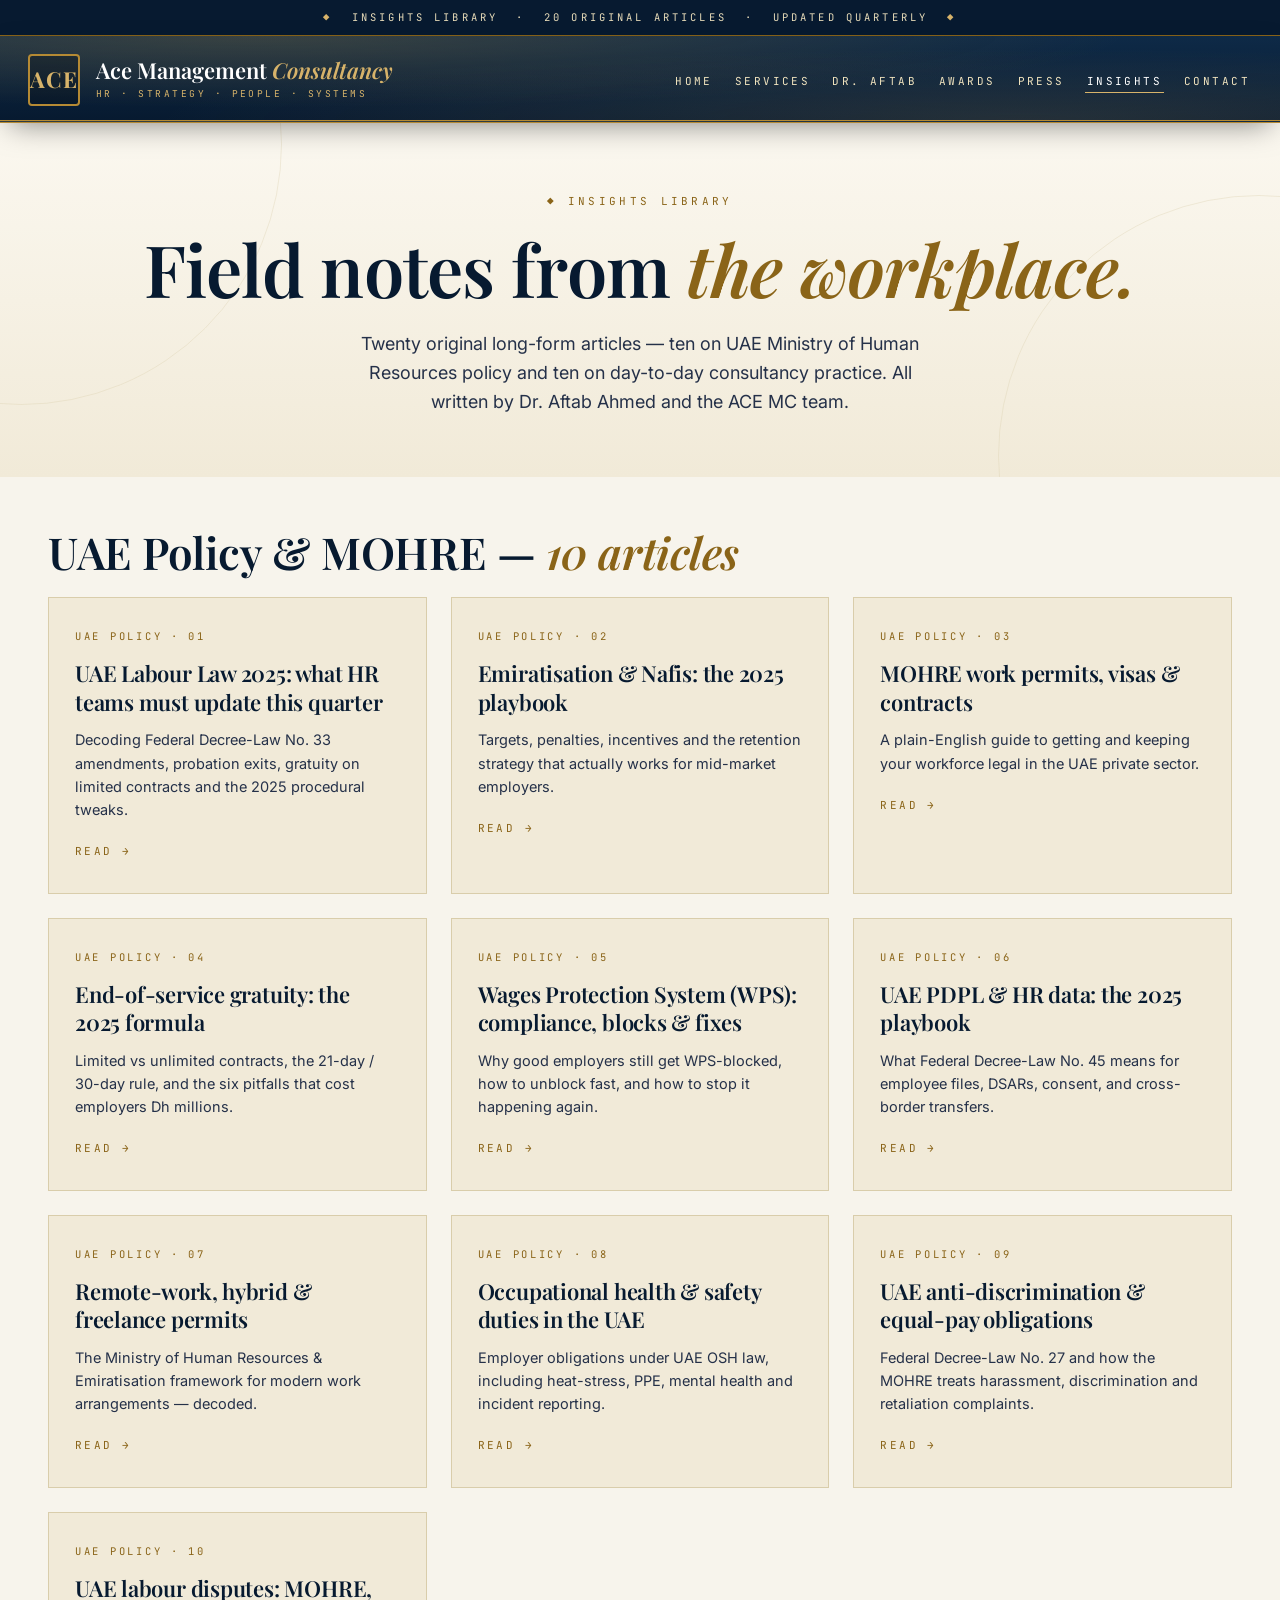
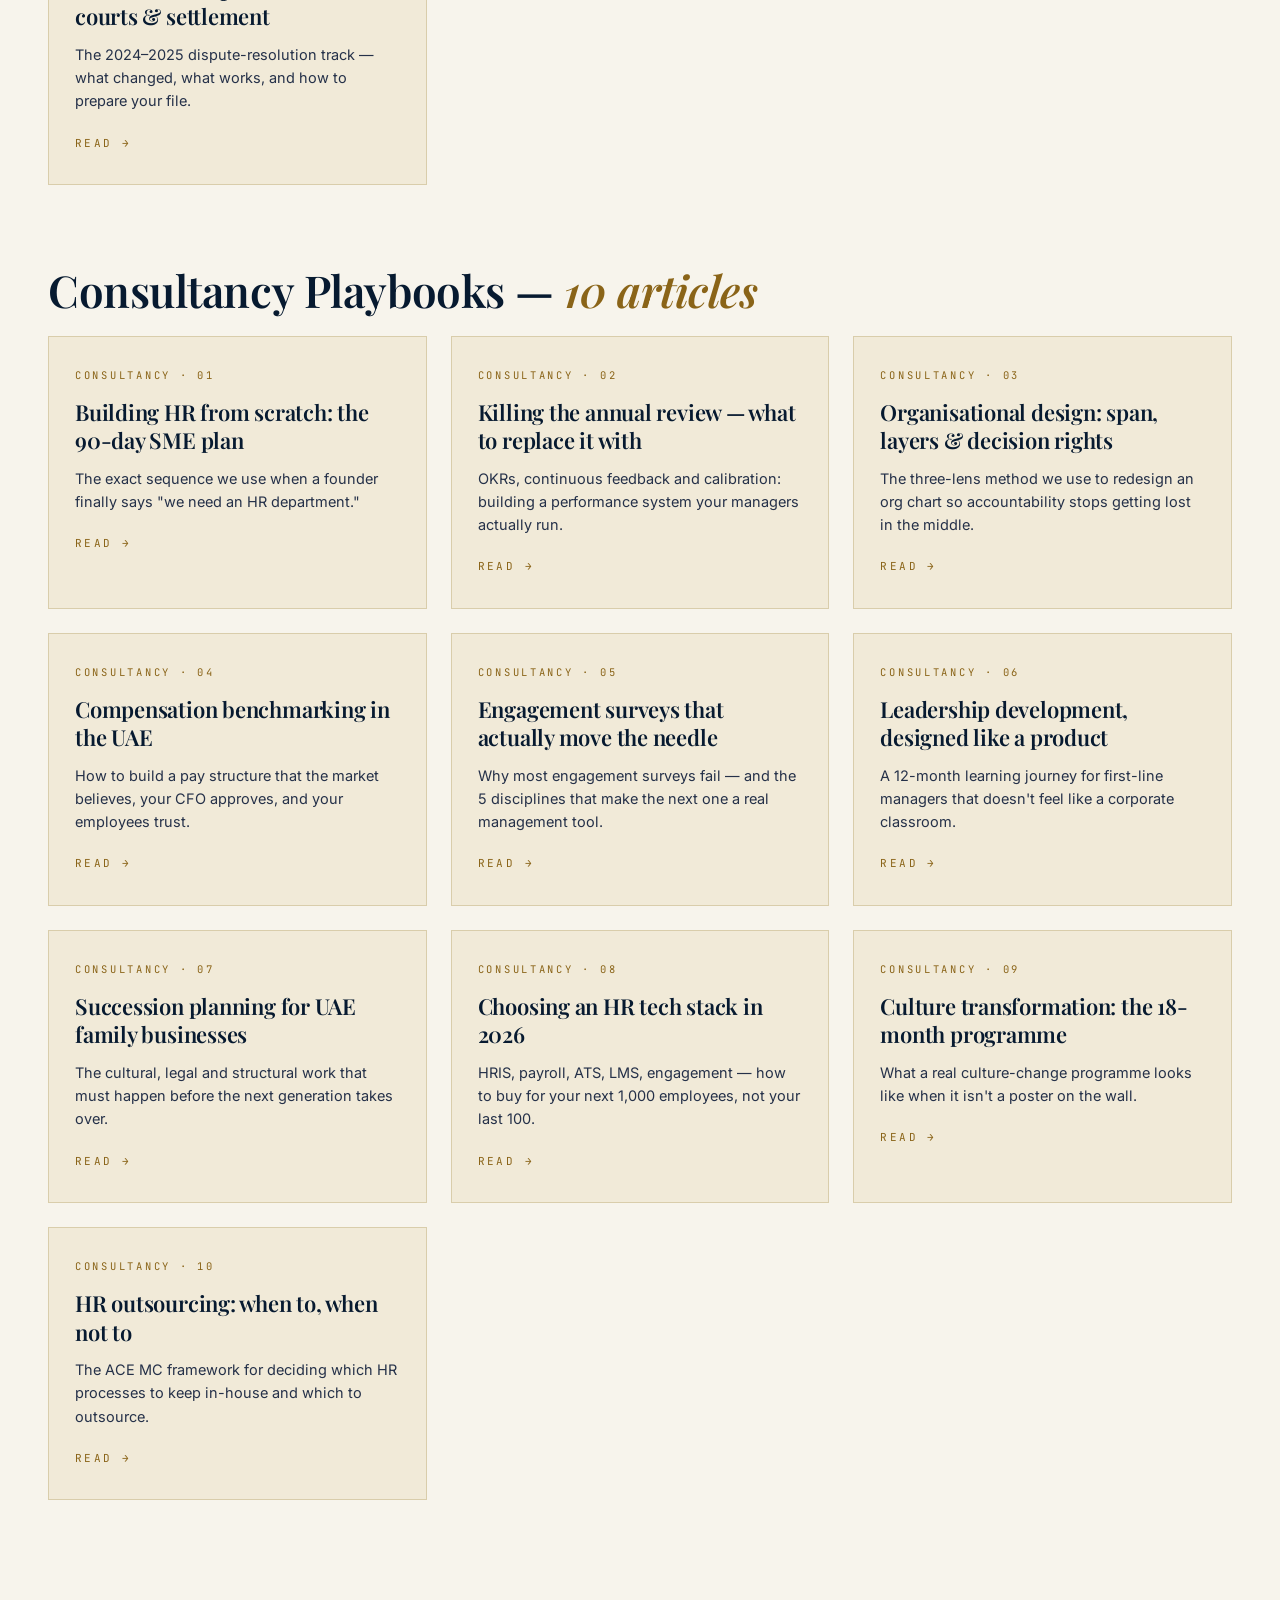
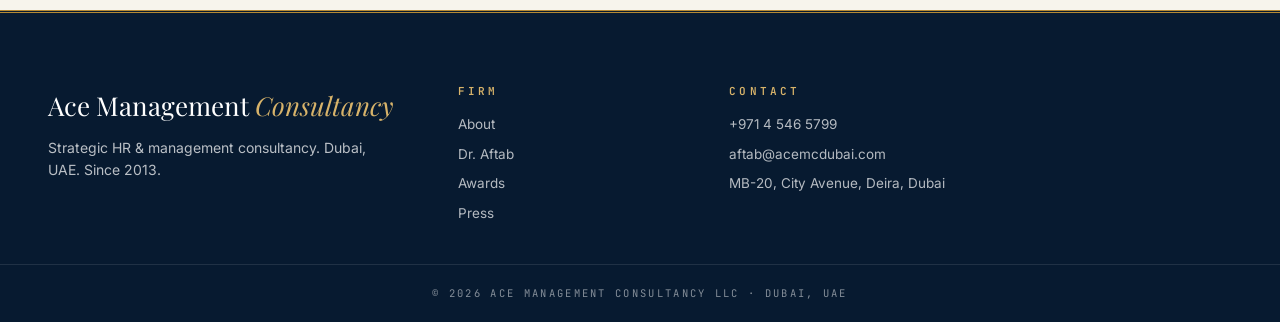
==== blog.html @ 47710262 "Initial Ace Management Consultancy 2026 site" ====
<!doctype html>
<html lang="en">
<head>
<meta charset="utf-8" />
<meta name="viewport" content="width=device-width,initial-scale=1" />
<title>Insights &amp; Blog — Ace Management Consultancy Dubai</title>
<meta name="description" content="20 original long-form articles on UAE labour law, MOHRE, Ministry of Human Resources &amp; Emiratisation policy, plus practical HR consultancy playbooks from Dr. Aftab Ahmed and the ACE MC practice." />
<link rel="preconnect" href="https://fonts.googleapis.com">
<link rel="preconnect" href="https://fonts.gstatic.com" crossorigin>
<link href="https://fonts.googleapis.com/css2?family=Inter:wght@300;400;500;600;700;800&family=Playfair+Display:ital,wght@0,500;0,600;0,700;1,500&family=JetBrains+Mono:wght@400;600&display=swap" rel="stylesheet">
<link rel="stylesheet" href="styles.css">
</head>
<body>

<div class="topbar"><span>◆</span> INSIGHTS LIBRARY &nbsp;·&nbsp; 20 ORIGINAL ARTICLES &nbsp;·&nbsp; UPDATED QUARTERLY <span>◆</span></div>

<header class="nav">
  <div class="nav-inner">
    <a class="brand-lockup" href="index.html">
      <div class="brand-mark">ACE</div>
      <div class="brand-text">
        <div class="brand-name">Ace Management <em>Consultancy</em></div>
        <div class="brand-sub">HR · Strategy · People · Systems</div>
      </div>
    </a>
    <nav>
      <ul>
        <li><a href="index.html">Home</a></li>
        <li><a href="index.html#services">Services</a></li>
        <li><a href="index.html#leadership">Dr. Aftab</a></li>
        <li><a href="index.html#awards">Awards</a></li>
        <li><a href="index.html#press">Press</a></li>
        <li><a href="blog.html" style="color:#fff;border-bottom:1px solid var(--gold-light)">Insights</a></li>
        <li><a href="index.html#contact">Contact</a></li>
      </ul>
    </nav>
  </div>
</header>

<section class="hero" style="padding:70px 28px 60px;min-height:auto">
  <div class="hero-inner" style="grid-template-columns:1fr;text-align:center">
    <div>
      <div class="hero-eyebrow">◆ Insights Library</div>
      <h1 style="font-size:clamp(40px,6vw,72px)">Field notes from <em>the workplace.</em></h1>
      <p class="hero-lede" style="margin:0 auto">Twenty original long-form articles — ten on UAE Ministry of Human Resources policy and ten on day-to-day consultancy practice. All written by Dr. Aftab Ahmed and the ACE MC team.</p>
    </div>
  </div>
</section>

<section class="section" style="padding-top:50px">
  <div class="container">

    <h2 class="section-title" style="font-size:clamp(28px,3.5vw,44px)">UAE Policy &amp; MOHRE — <em>10 articles</em></h2>
    <div class="bp-grid" style="margin-bottom:80px">
      <a class="bp-card" href="blogs/uae-labour-law-2025.html"><span class="bp-kicker">UAE Policy · 01</span><h3>UAE Labour Law 2025: what HR teams must update this quarter</h3><p>Decoding Federal Decree-Law No. 33 amendments, probation exits, gratuity on limited contracts and the 2025 procedural tweaks.</p><span class="bp-more">Read →</span></a>
      <a class="bp-card" href="blogs/emiratisation-nafis.html"><span class="bp-kicker">UAE Policy · 02</span><h3>Emiratisation &amp; Nafis: the 2025 playbook</h3><p>Targets, penalties, incentives and the retention strategy that actually works for mid-market employers.</p><span class="bp-more">Read →</span></a>
      <a class="bp-card" href="blogs/mohre-work-permits.html"><span class="bp-kicker">UAE Policy · 03</span><h3>MOHRE work permits, visas &amp; contracts</h3><p>A plain-English guide to getting and keeping your workforce legal in the UAE private sector.</p><span class="bp-more">Read →</span></a>
      <a class="bp-card" href="blogs/gratuity-calculation.html"><span class="bp-kicker">UAE Policy · 04</span><h3>End-of-service gratuity: the 2025 formula</h3><p>Limited vs unlimited contracts, the 21-day / 30-day rule, and the six pitfalls that cost employers Dh millions.</p><span class="bp-more">Read →</span></a>
      <a class="bp-card" href="blogs/wps-compliance.html"><span class="bp-kicker">UAE Policy · 05</span><h3>Wages Protection System (WPS): compliance, blocks &amp; fixes</h3><p>Why good employers still get WPS-blocked, how to unblock fast, and how to stop it happening again.</p><span class="bp-more">Read →</span></a>
      <a class="bp-card" href="blogs/data-protection-pdpl.html"><span class="bp-kicker">UAE Policy · 06</span><h3>UAE PDPL &amp; HR data: the 2025 playbook</h3><p>What Federal Decree-Law No. 45 means for employee files, DSARs, consent, and cross-border transfers.</p><span class="bp-more">Read →</span></a>
      <a class="bp-card" href="blogs/remote-work-law.html"><span class="bp-kicker">UAE Policy · 07</span><h3>Remote-work, hybrid &amp; freelance permits</h3><p>The Ministry of Human Resources &amp; Emiratisation framework for modern work arrangements — decoded.</p><span class="bp-more">Read →</span></a>
      <a class="bp-card" href="blogs/occupational-health-safety.html"><span class="bp-kicker">UAE Policy · 08</span><h3>Occupational health &amp; safety duties in the UAE</h3><p>Employer obligations under UAE OSH law, including heat-stress, PPE, mental health and incident reporting.</p><span class="bp-more">Read →</span></a>
      <a class="bp-card" href="blogs/anti-discrimination.html"><span class="bp-kicker">UAE Policy · 09</span><h3>UAE anti-discrimination &amp; equal-pay obligations</h3><p>Federal Decree-Law No. 27 and how the MOHRE treats harassment, discrimination and retaliation complaints.</p><span class="bp-more">Read →</span></a>
      <a class="bp-card" href="blogs/labour-disputes.html"><span class="bp-kicker">UAE Policy · 10</span><h3>UAE labour disputes: MOHRE, courts &amp; settlement</h3><p>The 2024–2025 dispute-resolution track — what changed, what works, and how to prepare your file.</p><span class="bp-more">Read →</span></a>
    </div>

    <h2 class="section-title" style="font-size:clamp(28px,3.5vw,44px)">Consultancy Playbooks — <em>10 articles</em></h2>
    <div class="bp-grid">
      <a class="bp-card" href="blogs/hr-from-scratch.html"><span class="bp-kicker">Consultancy · 01</span><h3>Building HR from scratch: the 90-day SME plan</h3><p>The exact sequence we use when a founder finally says "we need an HR department."</p><span class="bp-more">Read →</span></a>
      <a class="bp-card" href="blogs/performance-management.html"><span class="bp-kicker">Consultancy · 02</span><h3>Killing the annual review — what to replace it with</h3><p>OKRs, continuous feedback and calibration: building a performance system your managers actually run.</p><span class="bp-more">Read →</span></a>
      <a class="bp-card" href="blogs/org-design.html"><span class="bp-kicker">Consultancy · 03</span><h3>Organisational design: span, layers &amp; decision rights</h3><p>The three-lens method we use to redesign an org chart so accountability stops getting lost in the middle.</p><span class="bp-more">Read →</span></a>
      <a class="bp-card" href="blogs/compensation-benchmarking.html"><span class="bp-kicker">Consultancy · 04</span><h3>Compensation benchmarking in the UAE</h3><p>How to build a pay structure that the market believes, your CFO approves, and your employees trust.</p><span class="bp-more">Read →</span></a>
      <a class="bp-card" href="blogs/engagement-surveys.html"><span class="bp-kicker">Consultancy · 05</span><h3>Engagement surveys that actually move the needle</h3><p>Why most engagement surveys fail — and the 5 disciplines that make the next one a real management tool.</p><span class="bp-more">Read →</span></a>
      <a class="bp-card" href="blogs/leadership-development.html"><span class="bp-kicker">Consultancy · 06</span><h3>Leadership development, designed like a product</h3><p>A 12-month learning journey for first-line managers that doesn't feel like a corporate classroom.</p><span class="bp-more">Read →</span></a>
      <a class="bp-card" href="blogs/succession-planning.html"><span class="bp-kicker">Consultancy · 07</span><h3>Succession planning for UAE family businesses</h3><p>The cultural, legal and structural work that must happen before the next generation takes over.</p><span class="bp-more">Read →</span></a>
      <a class="bp-card" href="blogs/hr-tech-stack.html"><span class="bp-kicker">Consultancy · 08</span><h3>Choosing an HR tech stack in 2026</h3><p>HRIS, payroll, ATS, LMS, engagement — how to buy for your next 1,000 employees, not your last 100.</p><span class="bp-more">Read →</span></a>
      <a class="bp-card" href="blogs/culture-transformation.html"><span class="bp-kicker">Consultancy · 09</span><h3>Culture transformation: the 18-month programme</h3><p>What a real culture-change programme looks like when it isn't a poster on the wall.</p><span class="bp-more">Read →</span></a>
      <a class="bp-card" href="blogs/hr-outsourcing.html"><span class="bp-kicker">Consultancy · 10</span><h3>HR outsourcing: when to, when not to</h3><p>The ACE MC framework for deciding which HR processes to keep in-house and which to outsource.</p><span class="bp-more">Read →</span></a>
    </div>

  </div>
</section>

<footer class="footer">
  <div class="container footer-inner">
    <div class="f-brand">
      <div class="brand-name">Ace Management <em>Consultancy</em></div>
      <p>Strategic HR &amp; management consultancy. Dubai, UAE. Since 2013.</p>
    </div>
    <div><h5>Firm</h5><ul><li><a href="index.html#about">About</a></li><li><a href="index.html#leadership">Dr. Aftab</a></li><li><a href="index.html#awards">Awards</a></li><li><a href="index.html#press">Press</a></li></ul></div>
    <div><h5>Contact</h5><ul><li><a href="tel:+97145465799">+971 4 546 5799</a></li><li><a href="mailto:aftab@acemcdubai.com">aftab@acemcdubai.com</a></li><li>MB-20, City Avenue, Deira, Dubai</li></ul></div>
  </div>
  <div class="f-bar">© 2026 Ace Management Consultancy LLC · Dubai, UAE</div>
</footer>
</body>
</html>
---- styles.css ----
/* ===== ACE MC 2026 · Modern Editorial Consultancy ===== */
:root{
  --ink:#0b1220;
  --ink-soft:#253149;
  --bg:#f7f4ec;
  --paper:#ffffff;
  --cream:#f1ead8;
  --navy:#0e2a47;
  --navy-deep:#071a30;
  --gold:#b58a34;
  --gold-light:#d7b36a;
  --gold-deep:#8a6418;
  --rule:#d9cdab;
  --line:rgba(11,18,32,.1);
  --shadow-sm:0 8px 24px -14px rgba(9,15,30,.25);
  --shadow:0 28px 60px -30px rgba(9,15,30,.35);
}
*{box-sizing:border-box}
html{scroll-behavior:smooth}
body{margin:0;background:var(--bg);color:var(--ink);font-family:'Inter',system-ui,sans-serif;line-height:1.6;-webkit-font-smoothing:antialiased}
img{max-width:100%;display:block}
a{color:inherit;text-decoration:none}
em{font-family:'Playfair Display',Georgia,serif;font-style:italic;color:var(--gold-deep)}
h1,h2,h3,h4,h5{font-family:'Playfair Display',Georgia,serif;font-weight:600;line-height:1.15;margin:0 0 .5em;color:var(--navy-deep);letter-spacing:-.01em}
p{margin:0 0 1em}
.container{max-width:1240px;margin:0 auto;padding:0 28px}
.section{padding:110px 0}
@media (max-width:760px){.section{padding:72px 0}}

.section-eyebrow{font-family:'JetBrains Mono',monospace;font-size:11px;letter-spacing:.32em;text-transform:uppercase;color:var(--gold-deep);margin-bottom:18px}
.section-eyebrow.light{color:var(--gold-light)}
.section-title{font-size:clamp(36px,5vw,62px);margin-bottom:20px}
.section-title.light{color:#fff}
.section-lede{font-size:18px;color:var(--ink-soft);max-width:680px}
.section-lede.light{color:rgba(255,255,255,.78)}
.section-head{max-width:840px;margin-bottom:60px}

/* Top ribbon */
.topbar{background:var(--navy-deep);color:#e8dcb9;font-family:'JetBrains Mono',monospace;font-size:10.5px;letter-spacing:.3em;text-transform:uppercase;padding:9px 24px;text-align:center;border-bottom:1px solid var(--gold-deep)}
.topbar span{color:var(--gold-light);margin:0 10px}

/* Navigation */
header.nav{
  background:
    radial-gradient(ellipse at 20% 0%, rgba(181,138,52,.25), transparent 60%),
    radial-gradient(ellipse at 80% 100%, rgba(215,179,106,.14), transparent 60%),
    linear-gradient(180deg,#0e2a47 0%, #071a30 100%);
  color:#f1e4bf;padding:18px 28px 14px;position:sticky;top:0;z-index:60;
  border-bottom:3px double var(--gold);box-shadow:0 10px 30px -10px rgba(0,0,0,.5);
}
.nav-inner{max-width:1240px;margin:0 auto;display:flex;align-items:center;justify-content:space-between;gap:24px;flex-wrap:wrap}
.brand-lockup{display:flex;align-items:center;gap:16px;color:#fff}
.brand-mark{width:52px;height:52px;border:2px solid var(--gold);display:grid;place-items:center;font-family:'Playfair Display',serif;font-size:22px;font-weight:700;color:var(--gold-light);letter-spacing:.04em;background:rgba(0,0,0,.2);border-radius:4px}
.brand-text .brand-name{font-family:'Playfair Display',serif;color:#fff;font-size:22px;font-weight:600;line-height:1.05;margin:0}
.brand-text .brand-name em{color:var(--gold-light)}
.brand-text .brand-sub{font-family:'JetBrains Mono',monospace;font-size:9.5px;letter-spacing:.26em;text-transform:uppercase;color:var(--gold-light);margin-top:4px}
nav ul{list-style:none;display:flex;gap:18px;padding:0;margin:0;flex-wrap:wrap}
nav a{color:#f1e4bf;font-family:'JetBrains Mono',monospace;font-size:11px;letter-spacing:.22em;text-transform:uppercase;padding:4px 2px;transition:color .2s;border-bottom:1px solid transparent}
nav a:hover{color:#fff;border-bottom-color:var(--gold-light)}
@media (max-width:860px){nav ul{gap:10px}nav a{font-size:10px;letter-spacing:.18em}}

/* Floating Panel */
.floating-panel{position:fixed;right:0;top:55%;transform:translateY(-50%);z-index:80;display:flex;align-items:center}
.fp-toggle{background:var(--navy);color:var(--gold-light);border:none;border-radius:8px 0 0 8px;width:44px;height:120px;cursor:pointer;box-shadow:var(--shadow-sm);display:grid;place-items:center}
.fp-icon{font-size:20px;color:var(--gold-light);writing-mode:vertical-rl;letter-spacing:.3em;font-family:'JetBrains Mono',monospace}
.fp-body{background:var(--paper);border:1px solid var(--rule);width:0;overflow:hidden;padding:0;transition:all .4s cubic-bezier(.2,.8,.2,1);box-shadow:var(--shadow)}
.floating-panel.open .fp-body{width:280px;padding:22px 22px 18px}
.fp-title{font-family:'JetBrains Mono',monospace;font-size:10.5px;letter-spacing:.3em;text-transform:uppercase;color:var(--gold-deep);margin-bottom:14px;padding-bottom:10px;border-bottom:1px solid var(--rule)}
.fp-link{display:block;padding:10px 12px;margin-bottom:6px;background:var(--cream);border-left:3px solid var(--gold);font-size:13px;font-weight:500;color:var(--navy-deep);transition:all .2s}
.fp-link:hover{background:var(--navy);color:#fff;transform:translateX(-4px)}
.fp-stats{display:grid;grid-template-columns:repeat(3,1fr);gap:10px;margin-top:14px;padding-top:14px;border-top:1px solid var(--rule)}
.fp-stats div{text-align:center}
.fp-stats strong{display:block;font-family:'Playfair Display',serif;font-size:22px;color:var(--navy-deep)}
.fp-stats span{font-family:'JetBrains Mono',monospace;font-size:9px;letter-spacing:.15em;text-transform:uppercase;color:var(--ink-soft)}
@media (max-width:760px){.floating-panel{top:auto;bottom:14px;right:14px;transform:none}.fp-toggle{border-radius:50%;width:56px;height:56px}.fp-icon{writing-mode:initial;font-size:22px}.floating-panel.open .fp-body{width:260px;margin-bottom:8px}}

/* Hero */
.hero{position:relative;padding:90px 28px 100px;background:linear-gradient(180deg,#fbf8f0 0%,#f1ead8 100%);overflow:hidden}
.hero::before{content:"";position:absolute;width:520px;height:520px;border:1px solid var(--rule);border-radius:50%;top:-240px;left:-240px;opacity:.35}
.hero::after{content:"";position:absolute;width:520px;height:520px;border:1px solid var(--rule);border-radius:50%;bottom:-240px;right:-240px;opacity:.35}
.hero-shapes{position:absolute;inset:0;background:radial-gradient(ellipse at 20% 20%,rgba(181,138,52,.15),transparent 55%);pointer-events:none}
.hero-inner{max-width:1240px;margin:0 auto;display:grid;grid-template-columns:1.1fr 1fr;gap:80px;align-items:center;position:relative;z-index:2}
@media (max-width:900px){.hero-inner{grid-template-columns:1fr;gap:50px}}
.hero-eyebrow{font-family:'JetBrains Mono',monospace;letter-spacing:.3em;text-transform:uppercase;color:var(--gold-deep);font-size:11px;margin-bottom:22px}
.hero h1{font-size:clamp(44px,6.5vw,82px);line-height:1;margin:0 0 26px;color:var(--navy-deep)}
.hero-lede{font-size:18px;color:var(--ink-soft);max-width:560px;margin-bottom:34px}
.hero-cta-row{display:flex;gap:14px;flex-wrap:wrap;margin-bottom:40px}
.btn-primary{display:inline-flex;align-items:center;gap:14px;background:var(--navy);color:#f8e9bc;padding:16px 26px;font-family:'JetBrains Mono',monospace;font-size:11px;letter-spacing:.24em;text-transform:uppercase;border:1px solid var(--gold);transition:all .25s ease;cursor:pointer}
.btn-primary.light{background:var(--gold);color:#fff;border-color:#fff}
.btn-primary:hover{background:var(--gold);color:#fff}
.btn-primary svg{width:16px;height:16px;fill:currentColor;transition:transform .25s}
.btn-primary:hover svg{transform:translateX(6px)}
.btn-ghost{display:inline-flex;align-items:center;gap:10px;background:transparent;color:var(--navy-deep);padding:15px 22px;font-family:'JetBrains Mono',monospace;font-size:11px;letter-spacing:.24em;text-transform:uppercase;border:1px solid var(--navy-deep);transition:all .2s}
.btn-ghost:hover{background:var(--navy);color:#fff}
.hero-trust{display:flex;gap:22px;flex-wrap:wrap;font-family:'JetBrains Mono',monospace;font-size:10.5px;letter-spacing:.18em;text-transform:uppercase;color:var(--gold-deep)}
.hero-trust span{opacity:.85}

.hero-visual{position:relative}
.hero-card{position:relative;aspect-ratio:4/5;border:1px solid var(--rule);overflow:hidden;box-shadow:var(--shadow)}
.hero-card-img{position:absolute;inset:0;background-size:cover;background-position:center;filter:saturate(.9) contrast(1.05)}
.hero-card-overlay{position:absolute;inset:0;display:flex;flex-direction:column;justify-content:space-between;padding:28px;background:linear-gradient(180deg,rgba(7,26,48,.1) 0%,rgba(7,26,48,.7) 100%);color:#fff}
.hcko-row{display:flex;gap:14px;font-family:'JetBrains Mono',monospace;font-size:10px;letter-spacing:.3em;text-transform:uppercase;color:var(--gold-light)}
.hcko-big{font-family:'Playfair Display',serif;font-size:clamp(34px,4.5vw,54px);line-height:1;color:#fff}
.hcko-big em{color:var(--gold-light)}
.hero-badge{position:absolute;top:-26px;right:-26px;width:128px;height:128px;background:var(--navy);color:#f8e9bc;border:3px double var(--gold);display:grid;place-items:center;border-radius:50%;text-align:center;box-shadow:var(--shadow)}
.hb-num{font-family:'Playfair Display',serif;font-size:48px;line-height:1;color:var(--gold-light)}
.hb-label{font-family:'JetBrains Mono',monospace;font-size:9px;letter-spacing:.22em;text-transform:uppercase;margin-top:2px}
@media (max-width:900px){.hero-badge{right:10px;top:10px;width:98px;height:98px}.hb-num{font-size:36px}}

/* Stats strip */
.stats{background:var(--navy-deep);color:#fff;padding:54px 28px;border-top:1px solid var(--gold);border-bottom:1px solid var(--gold)}
.stats-inner{max-width:1240px;margin:0 auto;display:grid;grid-template-columns:repeat(4,1fr);gap:28px;text-align:center}
@media (max-width:700px){.stats-inner{grid-template-columns:repeat(2,1fr)}}
.stat strong{display:block;font-family:'Playfair Display',serif;font-size:clamp(40px,5vw,64px);color:var(--gold-light);line-height:1}
.stat span{font-family:'JetBrains Mono',monospace;font-size:10.5px;letter-spacing:.28em;text-transform:uppercase;color:rgba(255,255,255,.7);margin-top:8px;display:block}

/* Two-col layout */
.two-col{display:grid;grid-template-columns:1.1fr 1fr;gap:80px;align-items:center}
.two-col.reverse{grid-template-columns:1fr 1.1fr}
@media (max-width:900px){.two-col,.two-col.reverse{grid-template-columns:1fr;gap:50px}}
.tick-list{list-style:none;padding:0;margin:30px 0 0}
.tick-list li{padding:10px 0 10px 28px;position:relative;border-top:1px solid var(--line);font-size:15.5px}
.tick-list li::before{content:"◆";position:absolute;left:0;top:10px;color:var(--gold);font-size:11px}
.about-card{position:relative}
.ac-img{aspect-ratio:5/6;background-size:cover;background-position:center;border:1px solid var(--rule);box-shadow:var(--shadow)}
.ac-caption{padding:22px 6px 0;text-align:center}
.ac-caption em{font-size:20px;color:var(--navy-deep)}
.ac-caption span{display:block;margin-top:8px;font-family:'JetBrains Mono',monospace;font-size:10.5px;letter-spacing:.24em;text-transform:uppercase;color:var(--gold-deep)}

/* Services */
.services{background:var(--paper)}
.service-grid{display:grid;grid-template-columns:repeat(4,1fr);gap:0;border-top:1px solid var(--line);border-left:1px solid var(--line)}
@media (max-width:1100px){.service-grid{grid-template-columns:repeat(2,1fr)}}
@media (max-width:600px){.service-grid{grid-template-columns:1fr}}
.sv-card{padding:36px 28px;border-right:1px solid var(--line);border-bottom:1px solid var(--line);position:relative;transition:all .3s;display:block;color:var(--ink)}
.sv-card:hover{background:var(--navy-deep);color:#fff}
.sv-card:hover h3,.sv-card:hover .sv-num{color:var(--gold-light)}
.sv-card:hover p{color:rgba(255,255,255,.78)}
.sv-num{font-family:'JetBrains Mono',monospace;font-size:11px;letter-spacing:.3em;color:var(--gold-deep);margin-bottom:18px}
.sv-card h3{font-size:22px;margin-bottom:12px;color:var(--navy-deep)}
.sv-card p{font-size:14px;color:var(--ink-soft);margin:0}
.sv-arrow{position:absolute;bottom:28px;right:28px;font-size:20px;color:var(--gold);transition:transform .3s}
.sv-card:hover .sv-arrow{transform:translate(6px,-6px);color:var(--gold-light)}

/* Leadership */
.leadership{background:linear-gradient(180deg,var(--bg) 0%,var(--cream) 100%)}
.leader-portrait{position:relative}
.lp-frame{position:relative;padding:14px;background:var(--paper);border:1px solid var(--rule);box-shadow:var(--shadow)}
.lp-frame::before{content:"";position:absolute;inset:4px;border:1px solid var(--gold);pointer-events:none}
.lp-frame img{aspect-ratio:4/5;object-fit:cover;width:100%;filter:saturate(.95)}
.lp-cap{text-align:center;margin-top:22px}
.lp-cap em{font-size:26px;color:var(--navy-deep);display:block}
.lp-cap span{display:block;margin-top:4px;font-family:'JetBrains Mono',monospace;font-size:10.5px;letter-spacing:.26em;text-transform:uppercase;color:var(--gold-deep)}
.lead-title{font-family:'JetBrains Mono',monospace;font-size:12px;letter-spacing:.22em;text-transform:uppercase;color:var(--gold-deep);margin-bottom:22px}
.cred-grid{display:grid;grid-template-columns:repeat(4,1fr);gap:14px;margin:30px 0}
@media (max-width:700px){.cred-grid{grid-template-columns:repeat(2,1fr)}}
.cred{background:var(--paper);padding:18px 14px;border:1px solid var(--line);text-align:center}
.cred strong{font-family:'Playfair Display',serif;font-size:22px;color:var(--navy-deep);display:block}
.cred span{font-family:'JetBrains Mono',monospace;font-size:9.5px;letter-spacing:.18em;text-transform:uppercase;color:var(--ink-soft);margin-top:4px;display:block}
.lead-links{display:flex;gap:12px;flex-wrap:wrap;margin-top:22px}

/* Photo strip */
.photos-strip{background:var(--paper)}
.photo-grid{display:grid;grid-template-columns:repeat(3,1fr);gap:14px}
@media (max-width:900px){.photo-grid{grid-template-columns:repeat(2,1fr)}}
@media (max-width:500px){.photo-grid{grid-template-columns:1fr}}
.pg-item{aspect-ratio:4/3;background-size:cover;background-position:center;position:relative;overflow:hidden;border:1px solid var(--line)}
.pg-item::after{content:"";position:absolute;inset:0;background:linear-gradient(180deg,transparent 50%,rgba(7,26,48,.75) 100%)}
.pg-item span{position:absolute;bottom:18px;left:20px;right:20px;z-index:2;color:#fff;font-family:'JetBrains Mono',monospace;font-size:11px;letter-spacing:.15em;text-transform:uppercase}

/* Awards */
.awards{background:var(--cream)}
.award-grid{display:grid;grid-template-columns:repeat(4,1fr);gap:22px}
@media (max-width:1000px){.award-grid{grid-template-columns:repeat(2,1fr)}}
@media (max-width:560px){.award-grid{grid-template-columns:1fr}}
.aw-card{background:var(--paper);padding:28px 22px;border:1px solid var(--rule);position:relative;transition:all .3s;box-shadow:var(--shadow-sm)}
.aw-card:hover{transform:translateY(-6px);box-shadow:var(--shadow)}
.aw-seal{position:absolute;top:-14px;right:-14px;width:44px;height:44px;background:var(--gold);color:#fff;border-radius:50%;display:grid;place-items:center;font-size:20px;box-shadow:var(--shadow-sm)}
.aw-year{font-family:'JetBrains Mono',monospace;font-size:11px;letter-spacing:.26em;color:var(--gold-deep);margin-bottom:12px}
.aw-card h4{font-size:18px;line-height:1.3;margin:0 0 10px;color:var(--navy-deep)}
.aw-card p{font-size:13px;color:var(--ink-soft);margin:0}

/* Press */
.press{background:var(--paper)}
.press-grid{display:grid;grid-template-columns:repeat(3,1fr);gap:24px}
@media (max-width:900px){.press-grid{grid-template-columns:repeat(2,1fr)}}
@media (max-width:600px){.press-grid{grid-template-columns:1fr}}
.pr-card{background:#fcf9f0;padding:28px 24px;border-top:3px solid var(--gold);border-left:1px solid var(--line);border-right:1px solid var(--line);border-bottom:1px solid var(--line)}
.pr-masthead{font-family:'Playfair Display',serif;font-size:14px;font-style:italic;color:var(--gold-deep);letter-spacing:.02em;margin-bottom:10px;padding-bottom:8px;border-bottom:1px dashed var(--rule)}
.pr-card h4{font-size:19px;line-height:1.35;margin:6px 0 10px;color:var(--navy-deep)}
.pr-card p{font-size:14px;color:var(--ink-soft);margin:0 0 14px}
.pr-date{font-family:'JetBrains Mono',monospace;font-size:10.5px;letter-spacing:.22em;text-transform:uppercase;color:var(--gold-deep)}

/* Feeds */
.feeds{background:linear-gradient(180deg,var(--cream) 0%,var(--bg) 100%)}
.feed-tabs{display:flex;gap:10px;margin-bottom:34px;flex-wrap:wrap}
.ft-tab{background:var(--paper);border:1px solid var(--rule);padding:13px 22px;font-family:'JetBrains Mono',monospace;font-size:11px;letter-spacing:.2em;text-transform:uppercase;cursor:pointer;color:var(--ink-soft);transition:all .2s}
.ft-tab.active{background:var(--navy);color:var(--gold-light);border-color:var(--navy)}
.feed-pane{display:none}
.feed-pane.active{display:block}
.li-grid{display:grid;grid-template-columns:repeat(2,1fr);gap:22px}
@media (max-width:800px){.li-grid{grid-template-columns:1fr}}
.li-card{background:var(--paper);padding:22px;border:1px solid var(--line);box-shadow:var(--shadow-sm)}
.li-card header{display:flex;align-items:center;gap:14px;margin-bottom:14px}
.li-avatar{width:46px;height:46px;background:var(--navy);color:var(--gold-light);font-family:'Playfair Display',serif;font-weight:700;display:grid;place-items:center;border-radius:50%;font-size:16px;border:2px solid var(--gold)}
.li-card header strong{display:block;color:var(--navy-deep);font-size:14px;font-family:'Inter',sans-serif;font-weight:600}
.li-card header span{font-size:11.5px;color:var(--ink-soft)}
.li-card p{font-size:14.5px;color:var(--ink);margin:0 0 12px}
.li-media{aspect-ratio:16/9;background-size:cover;background-position:center;margin-bottom:12px;border:1px solid var(--line)}
.li-card footer{display:flex;gap:18px;padding-top:12px;border-top:1px solid var(--line);font-family:'JetBrains Mono',monospace;font-size:11px;color:var(--ink-soft)}
.ig-grid{display:grid;grid-template-columns:repeat(5,1fr);gap:8px}
@media (max-width:900px){.ig-grid{grid-template-columns:repeat(3,1fr)}}
@media (max-width:500px){.ig-grid{grid-template-columns:repeat(2,1fr)}}
.ig-tile{aspect-ratio:1/1;background-size:cover;background-position:center;position:relative;overflow:hidden;cursor:pointer;transition:all .3s;display:block}
.ig-tile::after{content:"";position:absolute;inset:0;background:linear-gradient(180deg,transparent 55%,rgba(7,26,48,.82) 100%);opacity:0;transition:opacity .3s}
.ig-tile:hover::after{opacity:1}
.ig-tile:hover{transform:scale(1.02)}
.ig-cap{position:absolute;bottom:14px;left:14px;right:14px;z-index:2;color:#fff;font-family:'JetBrains Mono',monospace;font-size:10.5px;letter-spacing:.12em;text-transform:uppercase;opacity:0;transition:opacity .3s}
.ig-tile:hover .ig-cap{opacity:1}

/* Blog preview */
.blog-preview{background:var(--paper)}
.bp-grid{display:grid;grid-template-columns:repeat(3,1fr);gap:24px}
@media (max-width:900px){.bp-grid{grid-template-columns:repeat(2,1fr)}}
@media (max-width:600px){.bp-grid{grid-template-columns:1fr}}
.bp-card{background:var(--cream);padding:30px 26px;border:1px solid var(--rule);transition:all .3s;display:block;color:var(--ink)}
.bp-card:hover{background:var(--navy-deep);color:#fff}
.bp-card:hover h3,.bp-card:hover .bp-kicker,.bp-card:hover .bp-more{color:var(--gold-light)}
.bp-card:hover p{color:rgba(255,255,255,.78)}
.bp-card.feat{grid-column:span 2;background:var(--navy-deep);color:#fff}
.bp-card.feat h3{color:#fff}
.bp-card.feat .bp-kicker,.bp-card.feat .bp-more{color:var(--gold-light)}
.bp-card.feat p{color:rgba(255,255,255,.78)}
@media (max-width:900px){.bp-card.feat{grid-column:span 2}}
@media (max-width:600px){.bp-card.feat{grid-column:span 1}}
.bp-kicker{font-family:'JetBrains Mono',monospace;font-size:10.5px;letter-spacing:.26em;text-transform:uppercase;color:var(--gold-deep);margin-bottom:14px;display:block}
.bp-card h3{font-size:22px;line-height:1.3;margin:0 0 12px;color:var(--navy-deep)}
.bp-card p{font-size:14.5px;color:var(--ink-soft);margin:0 0 16px}
.bp-more{font-family:'JetBrains Mono',monospace;font-size:11px;letter-spacing:.22em;text-transform:uppercase;color:var(--gold-deep)}

/* CTA */
.cta{background:linear-gradient(135deg,#0e2a47 0%,#071a30 100%);color:#fff;position:relative;overflow:hidden}
.cta::before{content:"";position:absolute;width:600px;height:600px;border:1px solid rgba(215,179,106,.18);border-radius:50%;top:-300px;right:-200px}
.cta-inner{display:grid;grid-template-columns:1fr 1fr;gap:60px;position:relative;z-index:2}
@media (max-width:900px){.cta-inner{grid-template-columns:1fr}}
.cta-contact{margin-top:30px;display:grid;gap:16px}
.cta-contact div{padding:14px 0;border-top:1px solid rgba(255,255,255,.12)}
.cta-contact strong{font-family:'JetBrains Mono',monospace;font-size:10.5px;letter-spacing:.26em;text-transform:uppercase;color:var(--gold-light);display:block;margin-bottom:4px}
.cta-contact a,.cta-contact span{color:#fff;font-size:15px}
.cta-form{background:rgba(255,255,255,.04);border:1px solid rgba(215,179,106,.25);padding:32px;display:grid;gap:14px;backdrop-filter:blur(8px)}
.cta-form label{display:block;font-family:'JetBrains Mono',monospace;font-size:10.5px;letter-spacing:.2em;text-transform:uppercase;color:var(--gold-light)}
.cta-form input,.cta-form select,.cta-form textarea{width:100%;margin-top:6px;padding:12px 14px;background:rgba(0,0,0,.2);border:1px solid rgba(215,179,106,.3);color:#fff;font-family:'Inter',sans-serif;font-size:14px;letter-spacing:0;text-transform:none}
.cta-form input:focus,.cta-form select:focus,.cta-form textarea:focus{outline:none;border-color:var(--gold-light);background:rgba(0,0,0,.35)}
.cta-form option{color:var(--ink)}

/* Footer */
.footer{background:var(--navy-deep);color:rgba(255,255,255,.72);padding:72px 0 0;border-top:3px double var(--gold)}
.footer-inner{display:grid;grid-template-columns:1.6fr 1fr 1fr 1fr;gap:40px;padding-bottom:40px}
@media (max-width:860px){.footer-inner{grid-template-columns:repeat(2,1fr)}}
.f-brand .brand-name{font-family:'Playfair Display',serif;font-size:26px;color:#fff;margin-bottom:10px}
.f-brand .brand-name em{color:var(--gold-light)}
.f-brand p{font-size:14px;max-width:320px}
.f-social{margin-top:18px;display:flex;gap:12px;flex-wrap:wrap}
.f-social a{background:rgba(255,255,255,.06);padding:8px 14px;font-family:'JetBrains Mono',monospace;font-size:10.5px;letter-spacing:.2em;text-transform:uppercase;color:var(--gold-light);border:1px solid rgba(215,179,106,.25)}
.f-social a:hover{background:var(--gold);color:#fff}
.footer h5{font-family:'JetBrains Mono',monospace;font-size:11px;letter-spacing:.28em;text-transform:uppercase;color:var(--gold-light);margin:0 0 16px}
.footer ul{list-style:none;padding:0;margin:0;display:grid;gap:8px}
.footer ul a,.footer ul li{color:rgba(255,255,255,.7);font-size:13.5px}
.footer ul a:hover{color:var(--gold-light)}
.f-bar{border-top:1px solid rgba(255,255,255,.1);padding:20px 28px;text-align:center;font-family:'JetBrains Mono',monospace;font-size:10.5px;letter-spacing:.22em;text-transform:uppercase;color:rgba(255,255,255,.5)}

/* ===== Article pages ===== */
.article-hero{background:linear-gradient(180deg,#0e2a47 0%,#071a30 100%);color:#fff;padding:80px 28px 70px;text-align:center}
.article-hero .kicker{font-family:'JetBrains Mono',monospace;font-size:11px;letter-spacing:.3em;text-transform:uppercase;color:var(--gold-light);margin-bottom:20px}
.article-hero h1{color:#fff;font-size:clamp(34px,5vw,60px);max-width:920px;margin:0 auto 22px;line-height:1.1}
.article-hero h1 em{color:var(--gold-light)}
.article-hero .byline{font-family:'JetBrains Mono',monospace;font-size:11px;letter-spacing:.22em;text-transform:uppercase;color:rgba(255,255,255,.65)}
.article-hero .byline em{color:var(--gold-light);font-style:normal;font-family:inherit}
.article-body{max-width:780px;margin:0 auto;padding:80px 28px 100px;background:var(--paper)}
.article-body p{font-size:17px;color:var(--ink);line-height:1.75;margin:0 0 1.2em}
.article-body h2{font-size:clamp(24px,3vw,34px);margin:50px 0 18px;color:var(--navy-deep)}
.article-body h3{font-size:20px;margin:32px 0 12px;color:var(--navy-deep)}
.article-body ul,.article-body ol{font-size:17px;line-height:1.75;color:var(--ink);padding-left:22px;margin:0 0 1.2em}
.article-body li{margin-bottom:8px}
.article-body blockquote{margin:36px 0;padding:22px 28px;border-left:4px solid var(--gold);background:var(--cream);font-family:'Playfair Display',serif;font-style:italic;font-size:22px;color:var(--navy-deep);line-height:1.4}
.article-body .callout{background:var(--cream);border:1px solid var(--rule);border-top:3px solid var(--gold);padding:26px 28px;margin:36px 0}
.article-body .callout strong{display:block;font-family:'JetBrains Mono',monospace;font-size:10.5px;letter-spacing:.28em;text-transform:uppercase;color:var(--gold-deep);margin-bottom:12px}
.article-body .callout ul{margin:0}
.article-cta{background:var(--cream);text-align:center;padding:60px 28px;border-top:1px solid var(--rule);border-bottom:1px solid var(--rule)}
.article-cta h3{font-size:28px;margin-bottom:14px}
.article-cta p{color:var(--ink-soft);max-width:560px;margin:0 auto 24px}
.article-back{max-width:780px;margin:0 auto;padding:20px 28px 0}
.article-back a{font-family:'JetBrains Mono',monospace;font-size:11px;letter-spacing:.22em;text-transform:uppercase;color:var(--gold-deep)}
.article-back a:hover{color:var(--navy)}

/* ===== Tata-Elxsi style Hero + Explore tile grid ===== */
.brand-logo{width:52px;height:52px;display:block}
.hero-tx{background:linear-gradient(180deg,#fbf8f0 0%,#f1ead8 100%);padding:100px 28px 90px;position:relative;overflow:hidden}
.hero-tx::before{content:"";position:absolute;width:620px;height:620px;border:1px solid var(--rule);border-radius:50%;top:-280px;left:-280px;opacity:.3}
.hero-tx::after{content:"";position:absolute;width:620px;height:620px;border:1px solid var(--rule);border-radius:50%;bottom:-280px;right:-280px;opacity:.3}
.hero-tx-grid{max-width:1240px;margin:0 auto;display:grid;grid-template-columns:1.2fr 1fr;gap:70px;align-items:center;position:relative;z-index:2}
@media (max-width:900px){.hero-tx-grid{grid-template-columns:1fr;gap:40px}}
.hero-tx-copy h1{font-size:clamp(44px,6.5vw,82px);line-height:1;margin:12px 0 26px;color:var(--navy-deep)}
.logo-stage{position:relative;aspect-ratio:1/1;display:grid;place-items:center;background:radial-gradient(ellipse at center,rgba(181,138,52,.18),transparent 60%);border:1px solid var(--rule);box-shadow:var(--shadow)}
.logo-stage img{width:70%;height:70%;animation:logoSpin 60s linear infinite}
@keyframes logoSpin{from{transform:rotate(0)}to{transform:rotate(360deg)}}

.explore{padding:90px 0;background:var(--paper)}
.tile-grid{display:grid;grid-template-columns:repeat(4,1fr);grid-auto-rows:220px;gap:14px}
@media (max-width:1100px){.tile-grid{grid-template-columns:repeat(2,1fr)}}
@media (max-width:560px){.tile-grid{grid-template-columns:1fr;grid-auto-rows:180px}}
.tile{position:relative;overflow:hidden;display:flex;flex-direction:column;justify-content:space-between;padding:24px;background-size:cover;background-position:center;color:#fff;border:1px solid var(--line);transition:transform .35s ease, box-shadow .35s ease}
.tile:hover{transform:translateY(-4px);box-shadow:var(--shadow)}
.tile-feat{grid-column:span 2;grid-row:span 2;min-height:454px}
@media (max-width:560px){.tile-feat{grid-column:span 1;grid-row:span 2}}
.tile-gold{background:linear-gradient(135deg,#d7b36a 0%,#b58a34 100%);color:#fff}
.tile-navy{background:linear-gradient(135deg,#0e2a47 0%,#071a30 100%);color:#fff}
.tile-kicker{font-family:'JetBrains Mono',monospace;font-size:10.5px;letter-spacing:.28em;text-transform:uppercase;opacity:.85}
.tile h3{font-family:'Playfair Display',serif;font-size:clamp(20px,2.2vw,28px);line-height:1.2;color:#fff;margin:0;max-width:92%}
.tile-feat h3{font-size:clamp(26px,3.4vw,42px)}
.tile-arrow{align-self:flex-end;font-size:28px;transition:transform .3s}
.tile:hover .tile-arrow{transform:translate(6px,-6px)}

/* ===== People (contact) cards ===== */
.people-cards{display:grid;grid-template-columns:repeat(2,1fr);gap:16px;margin:30px 0 8px}
@media (max-width:700px){.people-cards{grid-template-columns:1fr}}
.person{background:rgba(255,255,255,.05);border:1px solid rgba(215,179,106,.3);padding:22px;backdrop-filter:blur(6px)}
.person-head strong{display:block;color:#fff;font-family:'Playfair Display',serif;font-size:22px}
.person-head span{font-family:'JetBrains Mono',monospace;font-size:10.5px;letter-spacing:.22em;text-transform:uppercase;color:var(--gold-light);margin-top:4px;display:block}
.person-lines{margin-top:16px;display:grid;gap:8px}
.person-lines div{color:rgba(255,255,255,.85);font-size:14px}
.person-lines a{color:var(--gold-light);border-bottom:1px dashed rgba(215,179,106,.3);padding-bottom:1px}
.person-lines a:hover{color:#fff}

/* ===== Leader LinkedIn / WA quick links ===== */
.lp-links{display:flex;gap:12px;justify-content:center;margin-top:12px;flex-wrap:wrap}
.lp-links a{font-family:'JetBrains Mono',monospace;font-size:10.5px;letter-spacing:.2em;text-transform:uppercase;color:var(--gold-deep);padding:4px 8px;border:1px solid var(--rule)}
.lp-links a:hover{background:var(--navy);color:var(--gold-light);border-color:var(--navy)}

/* ===== Floating WhatsApp Button ===== */
.wa-float{position:fixed;bottom:22px;left:22px;z-index:90;display:flex;align-items:center;gap:12px;background:#25D366;color:#fff;padding:12px 18px 12px 14px;border-radius:50px;box-shadow:0 12px 30px -10px rgba(37,211,102,.5);transition:all .25s ease;text-decoration:none}
.wa-float:hover{transform:translateY(-3px);box-shadow:0 18px 36px -10px rgba(37,211,102,.6)}
.wa-float svg{width:28px;height:28px;flex-shrink:0}
.wa-label{font-family:'Inter',sans-serif;font-size:11.5px;line-height:1.2;color:#fff;font-weight:500}
.wa-label strong{font-family:'JetBrains Mono',monospace;font-size:12px;letter-spacing:.04em;font-weight:600}
@media (max-width:560px){.wa-float{padding:12px;border-radius:50%;width:56px;height:56px;justify-content:center}.wa-label{display:none}}

/* ===== Company Concepts grid ===== */
.concepts{background:var(--paper)}
.concept-grid{display:grid;grid-template-columns:repeat(3,1fr);gap:20px}
@media (max-width:900px){.concept-grid{grid-template-columns:repeat(2,1fr)}}
@media (max-width:560px){.concept-grid{grid-template-columns:1fr}}
.concept-card{background:var(--paper);border:1px solid var(--line);overflow:hidden;display:flex;flex-direction:column;transition:transform .3s, box-shadow .3s;box-shadow:var(--shadow-sm)}
.concept-card:hover{transform:translateY(-6px);box-shadow:var(--shadow)}
.cc-img{aspect-ratio:16/10;background-size:cover;background-position:center}
.cc-body{padding:24px}
.cc-body.light{background:var(--navy-deep);color:#fff;flex:1}
.cc-body.light h3{color:#fff}
.cc-body.light p{color:rgba(255,255,255,.78)}
.cc-body.light .cc-num{color:var(--gold-light)}
.cc-num{font-family:'JetBrains Mono',monospace;font-size:11px;letter-spacing:.28em;color:var(--gold-deep);display:block;margin-bottom:10px}
.cc-body h3{font-size:22px;margin:0 0 10px;color:var(--navy-deep)}
.cc-body p{font-size:14.5px;color:var(--ink-soft);margin:0}
.feat-card{grid-column:span 1}
.feat-card .cc-img{aspect-ratio:16/10}

.concept-banner{margin-top:60px;position:relative;overflow:hidden;border:1px solid var(--rule);min-height:300px;display:grid;grid-template-columns:1.1fr 1fr}
@media (max-width:800px){.concept-banner{grid-template-columns:1fr}}
.cb-img{background-size:cover;background-position:center;min-height:260px}
.cb-text{background:linear-gradient(135deg,#0e2a47 0%,#071a30 100%);color:#fff;padding:44px 36px;display:flex;flex-direction:column;justify-content:center}
.cb-text h3{color:#fff;font-size:clamp(26px,3.2vw,40px);margin:10px 0 14px}
.cb-text p{color:rgba(255,255,255,.78);font-size:16px;max-width:520px}

/* ===== Industries strip ===== */
.industries{background:var(--cream)}
.ind-grid{display:grid;grid-template-columns:repeat(4,1fr);gap:12px}
@media (max-width:900px){.ind-grid{grid-template-columns:repeat(2,1fr)}}
.ind{aspect-ratio:3/2;background-size:cover;background-position:center;position:relative;border:1px solid var(--line);transition:transform .3s}
.ind:hover{transform:scale(1.02)}
.ind span{position:absolute;bottom:16px;left:18px;right:18px;color:#fff;font-family:'Playfair Display',serif;font-size:20px;font-weight:500;text-shadow:0 2px 10px rgba(0,0,0,.5)}

/* Specialisms chip row */
.specialisms{margin:22px 0;display:flex;flex-wrap:wrap;gap:8px;align-items:center}
.specialisms strong{font-family:'JetBrains Mono',monospace;font-size:10.5px;letter-spacing:.26em;text-transform:uppercase;color:var(--gold-deep);margin-right:6px}
.specialisms span{background:var(--cream);border:1px solid var(--rule);padding:6px 12px;font-size:12.5px;color:var(--navy-deep);border-radius:20px}
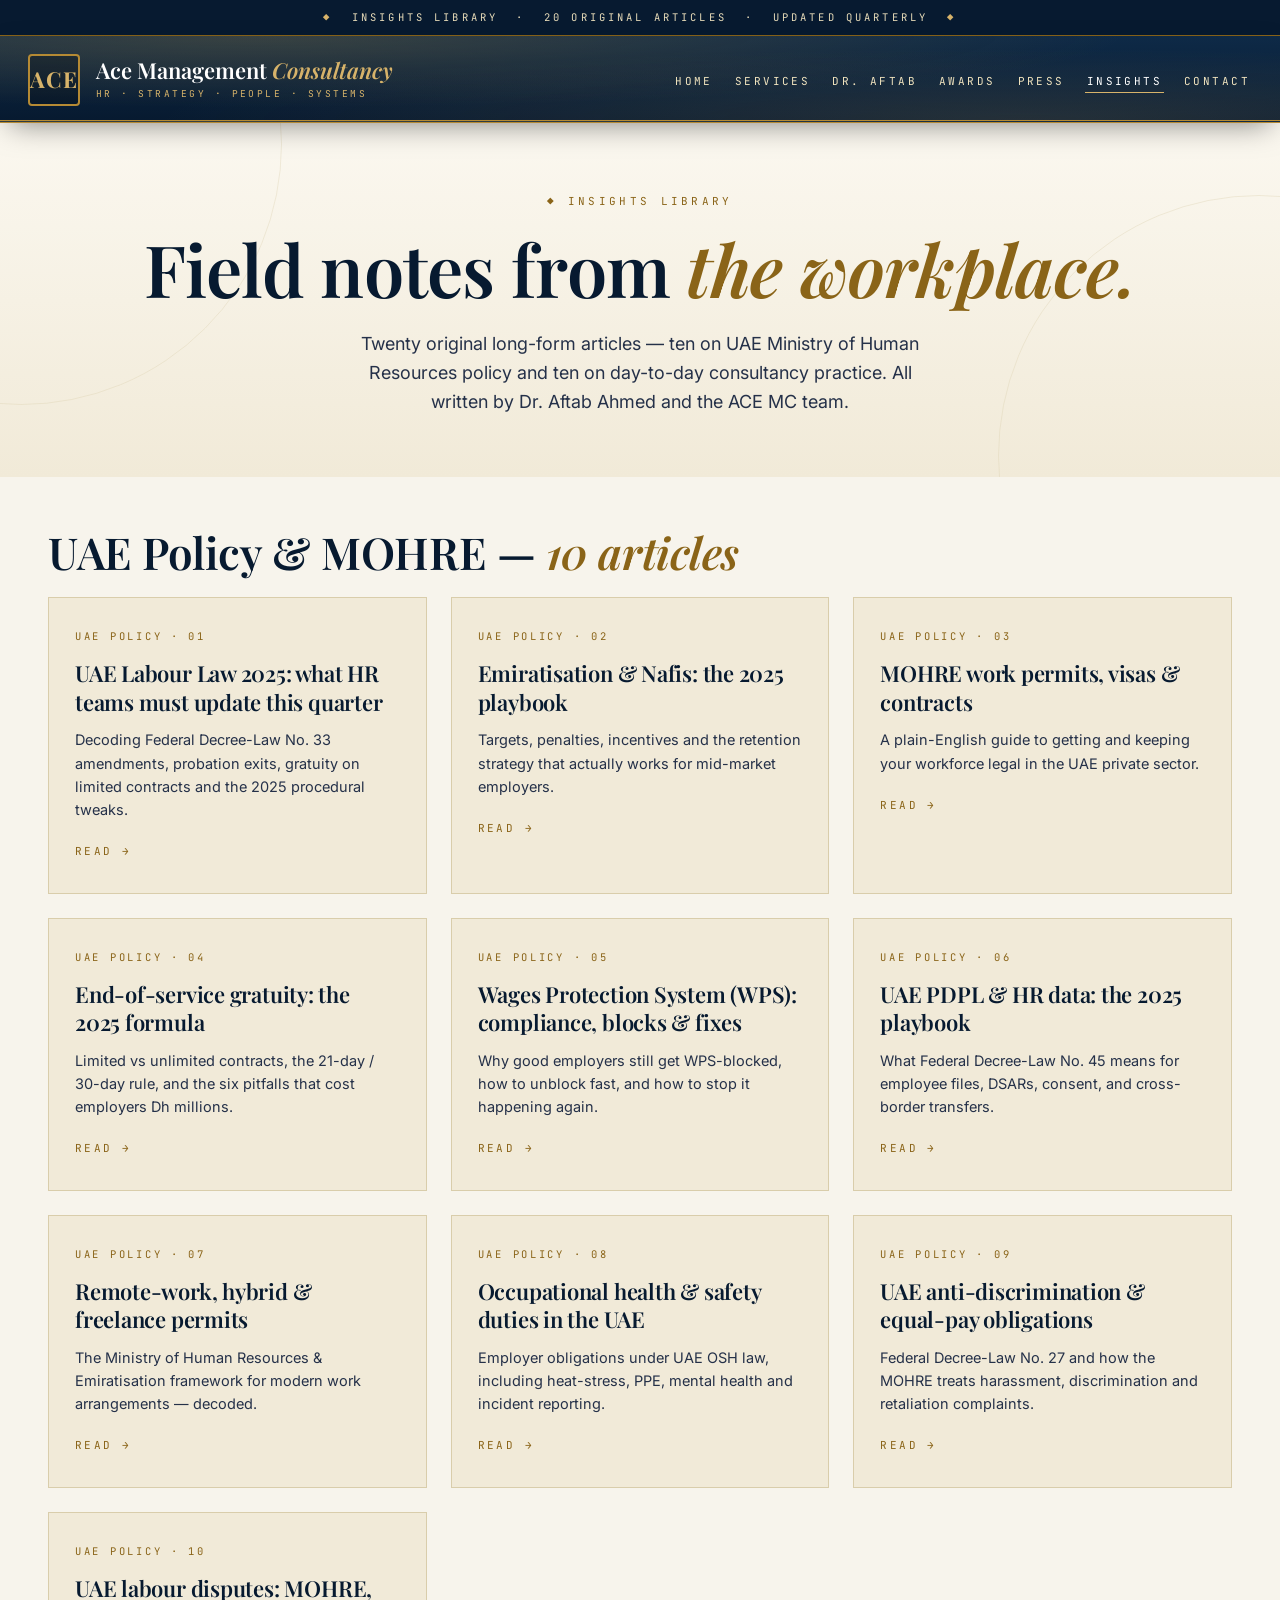
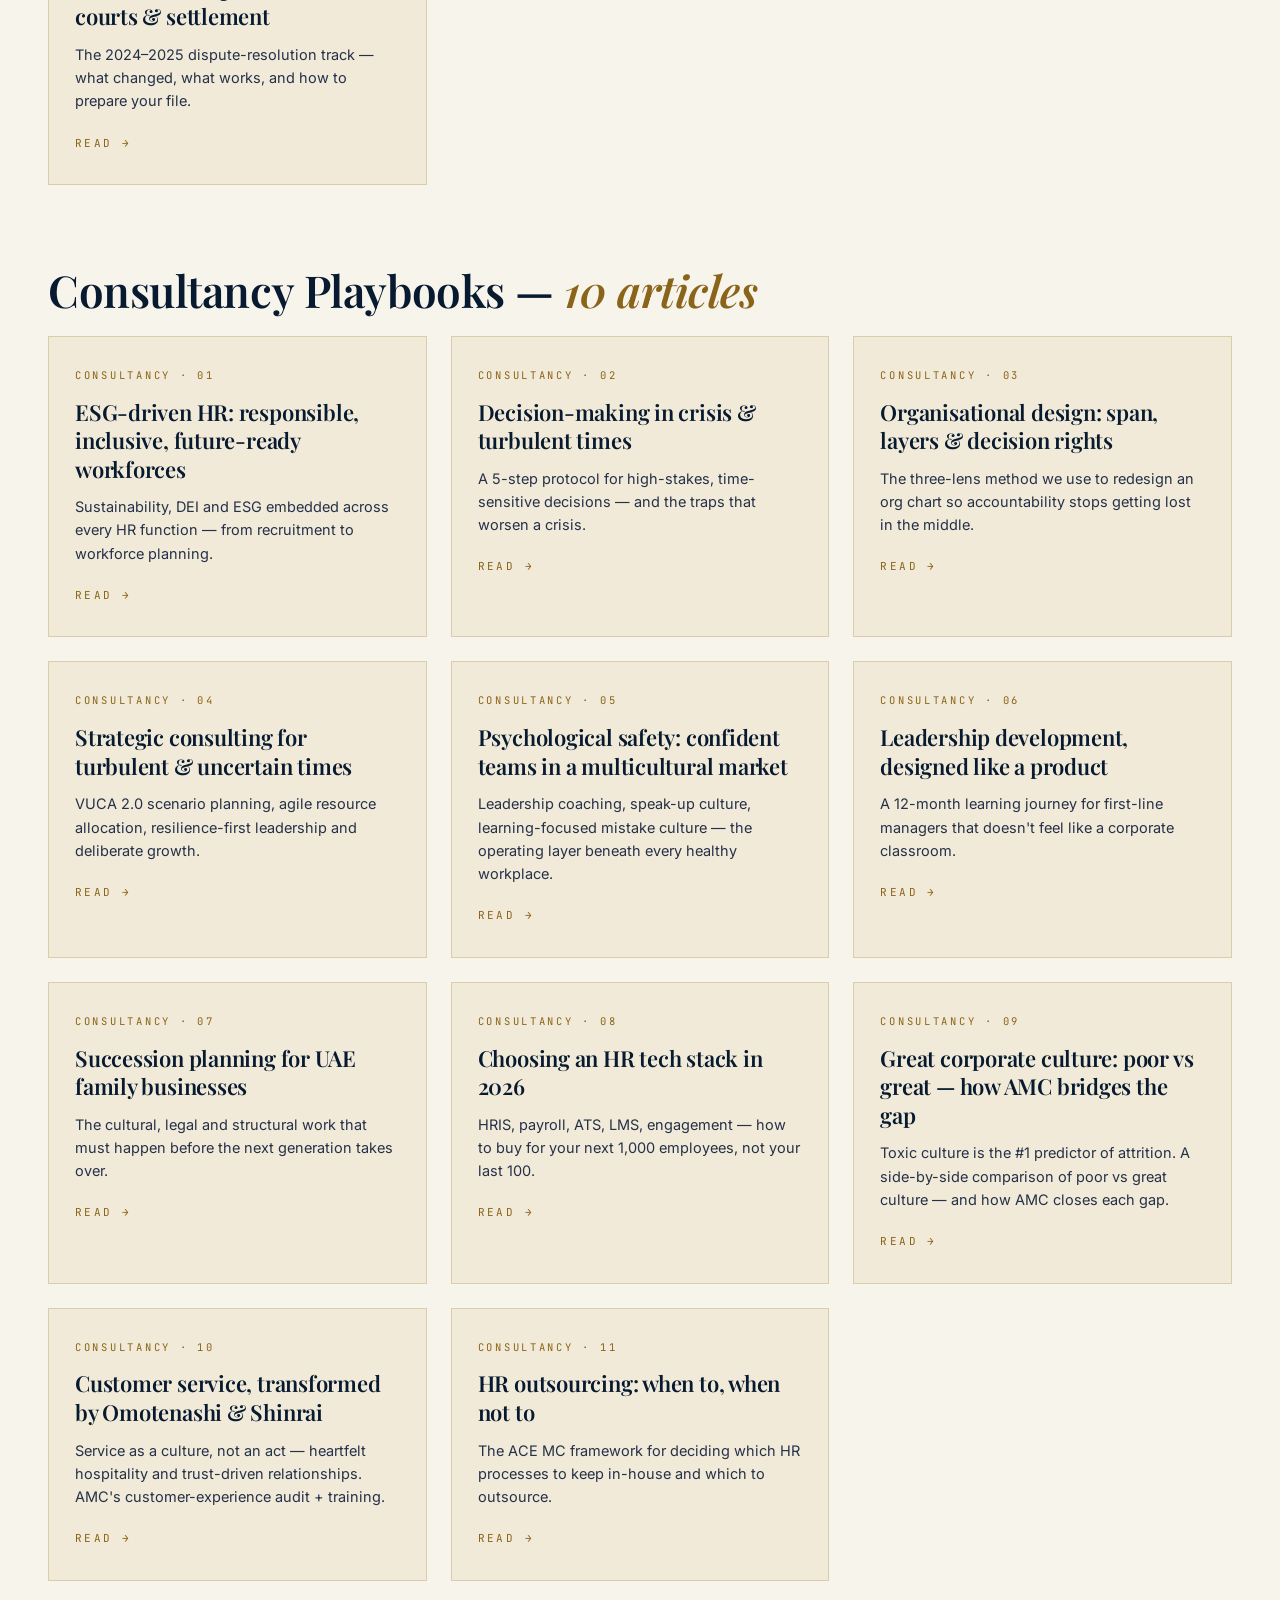
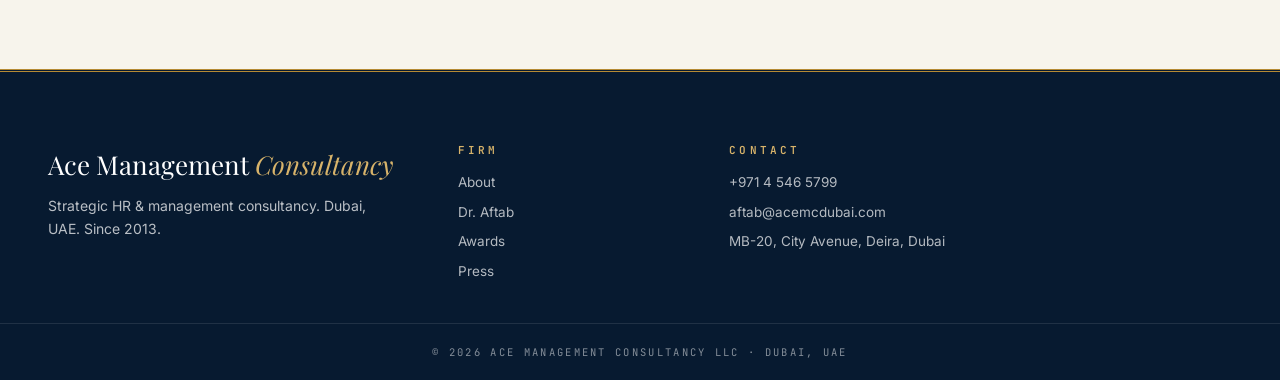
==== commit 5c3c55cb: "Replace 5 consultancy blogs with Dr Aftab's authentic content (Culture, Psychological Safety, ESG-HR" ====
--- a/blog.html
+++ b/blog.html
@@ -66,16 +66,17 @@
 
     <h2 class="section-title" style="font-size:clamp(28px,3.5vw,44px)">Consultancy Playbooks — <em>10 articles</em></h2>
     <div class="bp-grid">
-      <a class="bp-card" href="blogs/hr-from-scratch.html"><span class="bp-kicker">Consultancy · 01</span><h3>Building HR from scratch: the 90-day SME plan</h3><p>The exact sequence we use when a founder finally says "we need an HR department."</p><span class="bp-more">Read →</span></a>
-      <a class="bp-card" href="blogs/performance-management.html"><span class="bp-kicker">Consultancy · 02</span><h3>Killing the annual review — what to replace it with</h3><p>OKRs, continuous feedback and calibration: building a performance system your managers actually run.</p><span class="bp-more">Read →</span></a>
+      <a class="bp-card" href="blogs/hr-from-scratch.html"><span class="bp-kicker">Consultancy · 01</span><h3>ESG-driven HR: responsible, inclusive, future-ready workforces</h3><p>Sustainability, DEI and ESG embedded across every HR function — from recruitment to workforce planning.</p><span class="bp-more">Read →</span></a>
+      <a class="bp-card" href="blogs/performance-management.html"><span class="bp-kicker">Consultancy · 02</span><h3>Decision-making in crisis &amp; turbulent times</h3><p>A 5-step protocol for high-stakes, time-sensitive decisions — and the traps that worsen a crisis.</p><span class="bp-more">Read →</span></a>
       <a class="bp-card" href="blogs/org-design.html"><span class="bp-kicker">Consultancy · 03</span><h3>Organisational design: span, layers &amp; decision rights</h3><p>The three-lens method we use to redesign an org chart so accountability stops getting lost in the middle.</p><span class="bp-more">Read →</span></a>
-      <a class="bp-card" href="blogs/compensation-benchmarking.html"><span class="bp-kicker">Consultancy · 04</span><h3>Compensation benchmarking in the UAE</h3><p>How to build a pay structure that the market believes, your CFO approves, and your employees trust.</p><span class="bp-more">Read →</span></a>
-      <a class="bp-card" href="blogs/engagement-surveys.html"><span class="bp-kicker">Consultancy · 05</span><h3>Engagement surveys that actually move the needle</h3><p>Why most engagement surveys fail — and the 5 disciplines that make the next one a real management tool.</p><span class="bp-more">Read →</span></a>
+      <a class="bp-card" href="blogs/compensation-benchmarking.html"><span class="bp-kicker">Consultancy · 04</span><h3>Strategic consulting for turbulent &amp; uncertain times</h3><p>VUCA 2.0 scenario planning, agile resource allocation, resilience-first leadership and deliberate growth.</p><span class="bp-more">Read →</span></a>
+      <a class="bp-card" href="blogs/engagement-surveys.html"><span class="bp-kicker">Consultancy · 05</span><h3>Psychological safety: confident teams in a multicultural market</h3><p>Leadership coaching, speak-up culture, learning-focused mistake culture — the operating layer beneath every healthy workplace.</p><span class="bp-more">Read →</span></a>
       <a class="bp-card" href="blogs/leadership-development.html"><span class="bp-kicker">Consultancy · 06</span><h3>Leadership development, designed like a product</h3><p>A 12-month learning journey for first-line managers that doesn't feel like a corporate classroom.</p><span class="bp-more">Read →</span></a>
       <a class="bp-card" href="blogs/succession-planning.html"><span class="bp-kicker">Consultancy · 07</span><h3>Succession planning for UAE family businesses</h3><p>The cultural, legal and structural work that must happen before the next generation takes over.</p><span class="bp-more">Read →</span></a>
       <a class="bp-card" href="blogs/hr-tech-stack.html"><span class="bp-kicker">Consultancy · 08</span><h3>Choosing an HR tech stack in 2026</h3><p>HRIS, payroll, ATS, LMS, engagement — how to buy for your next 1,000 employees, not your last 100.</p><span class="bp-more">Read →</span></a>
-      <a class="bp-card" href="blogs/culture-transformation.html"><span class="bp-kicker">Consultancy · 09</span><h3>Culture transformation: the 18-month programme</h3><p>What a real culture-change programme looks like when it isn't a poster on the wall.</p><span class="bp-more">Read →</span></a>
-      <a class="bp-card" href="blogs/hr-outsourcing.html"><span class="bp-kicker">Consultancy · 10</span><h3>HR outsourcing: when to, when not to</h3><p>The ACE MC framework for deciding which HR processes to keep in-house and which to outsource.</p><span class="bp-more">Read →</span></a>
+      <a class="bp-card" href="blogs/culture-transformation.html"><span class="bp-kicker">Consultancy · 09</span><h3>Great corporate culture: poor vs great — how AMC bridges the gap</h3><p>Toxic culture is the #1 predictor of attrition. A side-by-side comparison of poor vs great culture — and how AMC closes each gap.</p><span class="bp-more">Read →</span></a>
+      <a class="bp-card" href="blogs/customer-service.html"><span class="bp-kicker">Consultancy · 10</span><h3>Customer service, transformed by Omotenashi &amp; Shinrai</h3><p>Service as a culture, not an act — heartfelt hospitality and trust-driven relationships. AMC's customer-experience audit + training.</p><span class="bp-more">Read →</span></a>
+      <a class="bp-card" href="blogs/hr-outsourcing.html"><span class="bp-kicker">Consultancy · 11</span><h3>HR outsourcing: when to, when not to</h3><p>The ACE MC framework for deciding which HR processes to keep in-house and which to outsource.</p><span class="bp-more">Read →</span></a>
     </div>
 
   </div>
--- a/styles.css
+++ b/styles.css
@@ -383,3 +383,76 @@
 .specialisms{margin:22px 0;display:flex;flex-wrap:wrap;gap:8px;align-items:center}
 .specialisms strong{font-family:'JetBrains Mono',monospace;font-size:10.5px;letter-spacing:.26em;text-transform:uppercase;color:var(--gold-deep);margin-right:6px}
 .specialisms span{background:var(--cream);border:1px solid var(--rule);padding:6px 12px;font-size:12.5px;color:var(--navy-deep);border-radius:20px}
+
+/* ===== v2 · Tight Tata-Elxsi tile grid ===== */
+.te-grid{display:grid;grid-template-columns:repeat(4,1fr);gap:16px}
+@media (max-width:1100px){.te-grid{grid-template-columns:repeat(3,1fr)}}
+@media (max-width:780px){.te-grid{grid-template-columns:repeat(2,1fr);gap:12px}}
+@media (max-width:500px){.te-grid{grid-template-columns:1fr}}
+.te-card{position:relative;aspect-ratio:4/5;background:#000;overflow:hidden;display:block;text-decoration:none;color:#fff;box-shadow:var(--shadow);transition:transform .25s ease, box-shadow .25s ease;border:1px solid rgba(181,138,52,.4)}
+.te-card:hover{transform:translateY(-4px);box-shadow:0 30px 60px -20px rgba(0,0,0,.45);border-color:var(--gold)}
+.te-card img{position:absolute;inset:0;width:100%;height:100%;object-fit:cover;transition:transform .8s cubic-bezier(.2,.7,.2,1)}
+.te-card:hover img{transform:scale(1.08)}
+.te-card::after{content:"";position:absolute;inset:0;pointer-events:none;background:linear-gradient(180deg,rgba(14,42,71,.15) 0%,rgba(14,42,71,.45) 55%,rgba(7,26,48,.88) 100%)}
+.te-card.te-gold::after{background:linear-gradient(180deg,rgba(181,138,52,.35) 0%,rgba(14,42,71,.55) 55%,rgba(7,26,48,.9) 100%)}
+.te-card.te-navy{background:linear-gradient(135deg,#0e2a47,#071a30)}
+.te-card.te-navy img{opacity:.35;mix-blend-mode:luminosity}
+.te-card.te-navy::after{background:linear-gradient(180deg,rgba(14,42,71,.4) 0%,rgba(7,26,48,.82) 100%)}
+.te-kicker{position:absolute;top:24px;left:24px;right:24px;z-index:3;font-family:'JetBrains Mono',monospace;font-size:10.5px;letter-spacing:.28em;text-transform:uppercase;color:var(--gold-light);text-shadow:0 2px 6px rgba(0,0,0,.5)}
+.te-card h3{position:absolute;top:52px;left:24px;right:24px;z-index:3;font-family:'Playfair Display',serif;font-size:clamp(22px,2.3vw,32px);line-height:1.08;font-weight:600;color:#fff;margin:0;text-shadow:0 2px 14px rgba(0,0,0,.5)}
+.te-card h3 em{font-style:italic;color:var(--gold-light);font-weight:500}
+.te-arrow{position:absolute;bottom:22px;left:22px;width:52px;height:52px;border-radius:50%;background:#fff;display:flex;align-items:center;justify-content:center;z-index:3;transition:all .25s ease;box-shadow:0 8px 24px rgba(0,0,0,.35)}
+.te-card:hover .te-arrow{background:var(--gold);transform:translateX(6px) scale(1.05)}
+.te-arrow svg{width:22px;height:22px;fill:var(--navy-deep);transition:fill .25s}
+.te-card:hover .te-arrow svg{fill:#fff}
+.te-sub{position:absolute;bottom:30px;right:24px;z-index:3;font-family:'JetBrains Mono',monospace;font-size:10px;letter-spacing:.22em;text-transform:uppercase;color:#fff;text-align:right;max-width:60%;text-shadow:0 2px 8px rgba(0,0,0,.55);line-height:1.6}
+.te-feat{grid-column:span 2;grid-row:span 1;aspect-ratio:8/5}
+@media (max-width:780px){.te-feat{grid-column:span 2;aspect-ratio:4/5}}
+@media (max-width:500px){.te-feat{grid-column:span 1}}
+.te-feat h3{font-size:clamp(28px,3vw,46px)}
+
+/* hide old tile grid if referenced */
+.tile-grid{display:none}
+
+/* ===== Floating vertical contact bar (drhadishahid-style) ===== */
+.wa-float{display:none !important}
+.float-bar{position:fixed;right:22px;bottom:22px;display:flex;flex-direction:column;gap:10px;z-index:90}
+.fbtn{position:relative;width:52px;height:52px;border-radius:50%;display:flex;align-items:center;justify-content:center;background:#fffdf6;border:1px solid var(--gold);color:var(--navy-deep);box-shadow:0 10px 26px -10px rgba(0,0,0,.4);transition:transform .2s ease,background .2s ease;text-decoration:none}
+.fbtn:hover{transform:translateY(-3px);background:var(--gold);color:#fff}
+.fbtn svg{width:22px;height:22px;fill:currentColor}
+.fbtn.wa{background:#25D366;border-color:#1fa855;color:#fff}
+.fbtn.wa:hover{background:#1fa855}
+.fbtn.tel{background:var(--gold);color:#fff;border-color:var(--gold-deep)}
+.fbtn.tel:hover{background:var(--gold-deep)}
+.fbtn.mail{background:var(--navy);color:#f8e9bc;border-color:var(--gold)}
+.fbtn.mail:hover{background:var(--gold);color:#fff}
+.fbtn.li{background:#0a66c2;color:#fff;border-color:#004182}
+.fbtn.li:hover{background:#004182}
+.fbtn.bni{background:#fff;color:#c8102e;border-color:#c8102e}
+.fbtn.bni:hover{background:#c8102e;color:#fff}
+.fbtn.bni .fbtn-txt{font-family:'Playfair Display',serif;font-weight:700;font-size:14px;letter-spacing:.04em}
+.fbtn.home{background:#fffdf6;color:var(--navy-deep)}
+.fbtn-tip{position:absolute;right:64px;top:50%;transform:translateY(-50%) translateX(6px);background:var(--navy-deep);color:#f2e1aa;font-family:'JetBrains Mono',monospace;font-size:10.5px;letter-spacing:.08em;padding:8px 12px;line-height:1.35;white-space:nowrap;opacity:0;pointer-events:none;transition:all .2s ease;border:1px solid var(--gold)}
+.fbtn:hover .fbtn-tip{opacity:1;transform:translateY(-50%) translateX(0)}
+@media (max-width:560px){.fbtn{width:46px;height:46px}.fbtn-tip{display:none}.float-bar{right:12px;bottom:12px;gap:8px}}
+
+/* ===== LinkedIn + Instagram profile header strips ===== */
+.li-header-strip,.ig-header-strip{display:flex;align-items:center;justify-content:space-between;gap:20px;padding:22px 24px;background:var(--paper);border:1px solid var(--rule);margin-bottom:22px;flex-wrap:wrap}
+.li-profile,.ig-profile{display:flex;align-items:center;gap:16px;flex:1;min-width:0}
+.li-avatar.big{width:64px;height:64px;font-size:22px}
+.ig-avatar{width:64px;height:64px;border-radius:50%;display:grid;place-items:center;background:linear-gradient(135deg,#f58529,#dd2a7b,#8134af,#515bd4);color:#fff;font-family:'Playfair Display',serif;font-size:22px;font-weight:700;border:3px solid #fff;box-shadow:0 0 0 2px #dd2a7b}
+.li-profile strong,.ig-profile strong{display:block;font-family:'Inter',sans-serif;font-weight:600;font-size:17px;color:var(--navy-deep)}
+.li-profile span,.ig-profile span{display:block;font-size:13px;color:var(--ink-soft);line-height:1.45;margin-top:2px}
+.li-meta,.ig-stats{font-family:'JetBrains Mono',monospace;font-size:11px;letter-spacing:.04em;color:var(--gold-deep) !important;margin-top:6px !important}
+.li-meta b,.ig-stats b{color:var(--navy-deep);font-weight:600}
+.li-follow,.ig-follow{flex-shrink:0;padding:10px 18px;font-family:'JetBrains Mono',monospace;font-size:11px;letter-spacing:.22em;text-transform:uppercase;border:1px solid var(--navy-deep);color:var(--navy-deep);transition:all .2s}
+.li-follow:hover,.ig-follow:hover{background:var(--navy-deep);color:var(--gold-light)}
+.ig-follow{background:linear-gradient(135deg,#f58529,#dd2a7b,#8134af,#515bd4);color:#fff;border-color:transparent}
+.ig-follow:hover{opacity:.9;color:#fff}
+
+/* Compact hero + section tuning (drhadishahid tightness) */
+.hero-tx{padding:70px 28px 70px}
+.section{padding:88px 0}
+@media (max-width:760px){.hero-tx{padding:56px 20px 56px}.section{padding:60px 0}}
+.explore{padding:78px 0}
+.section-head{margin-bottom:44px}
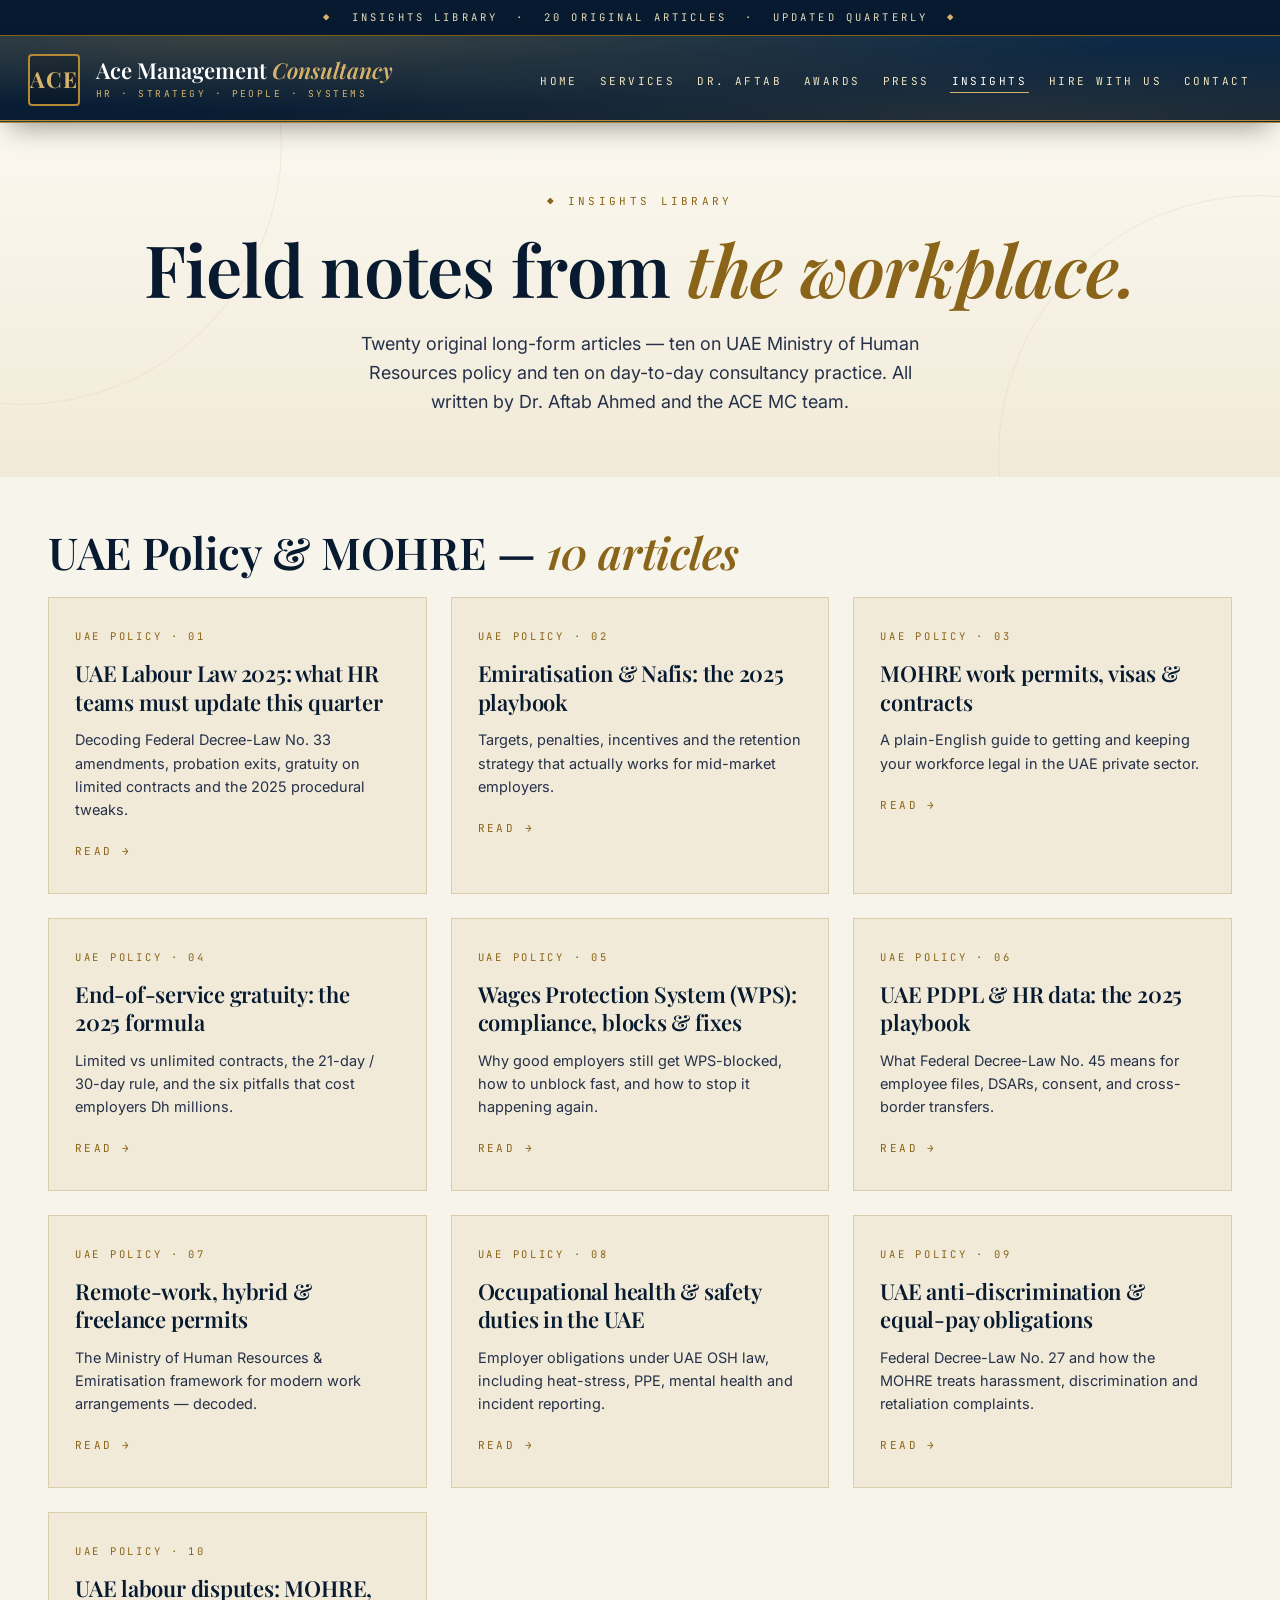
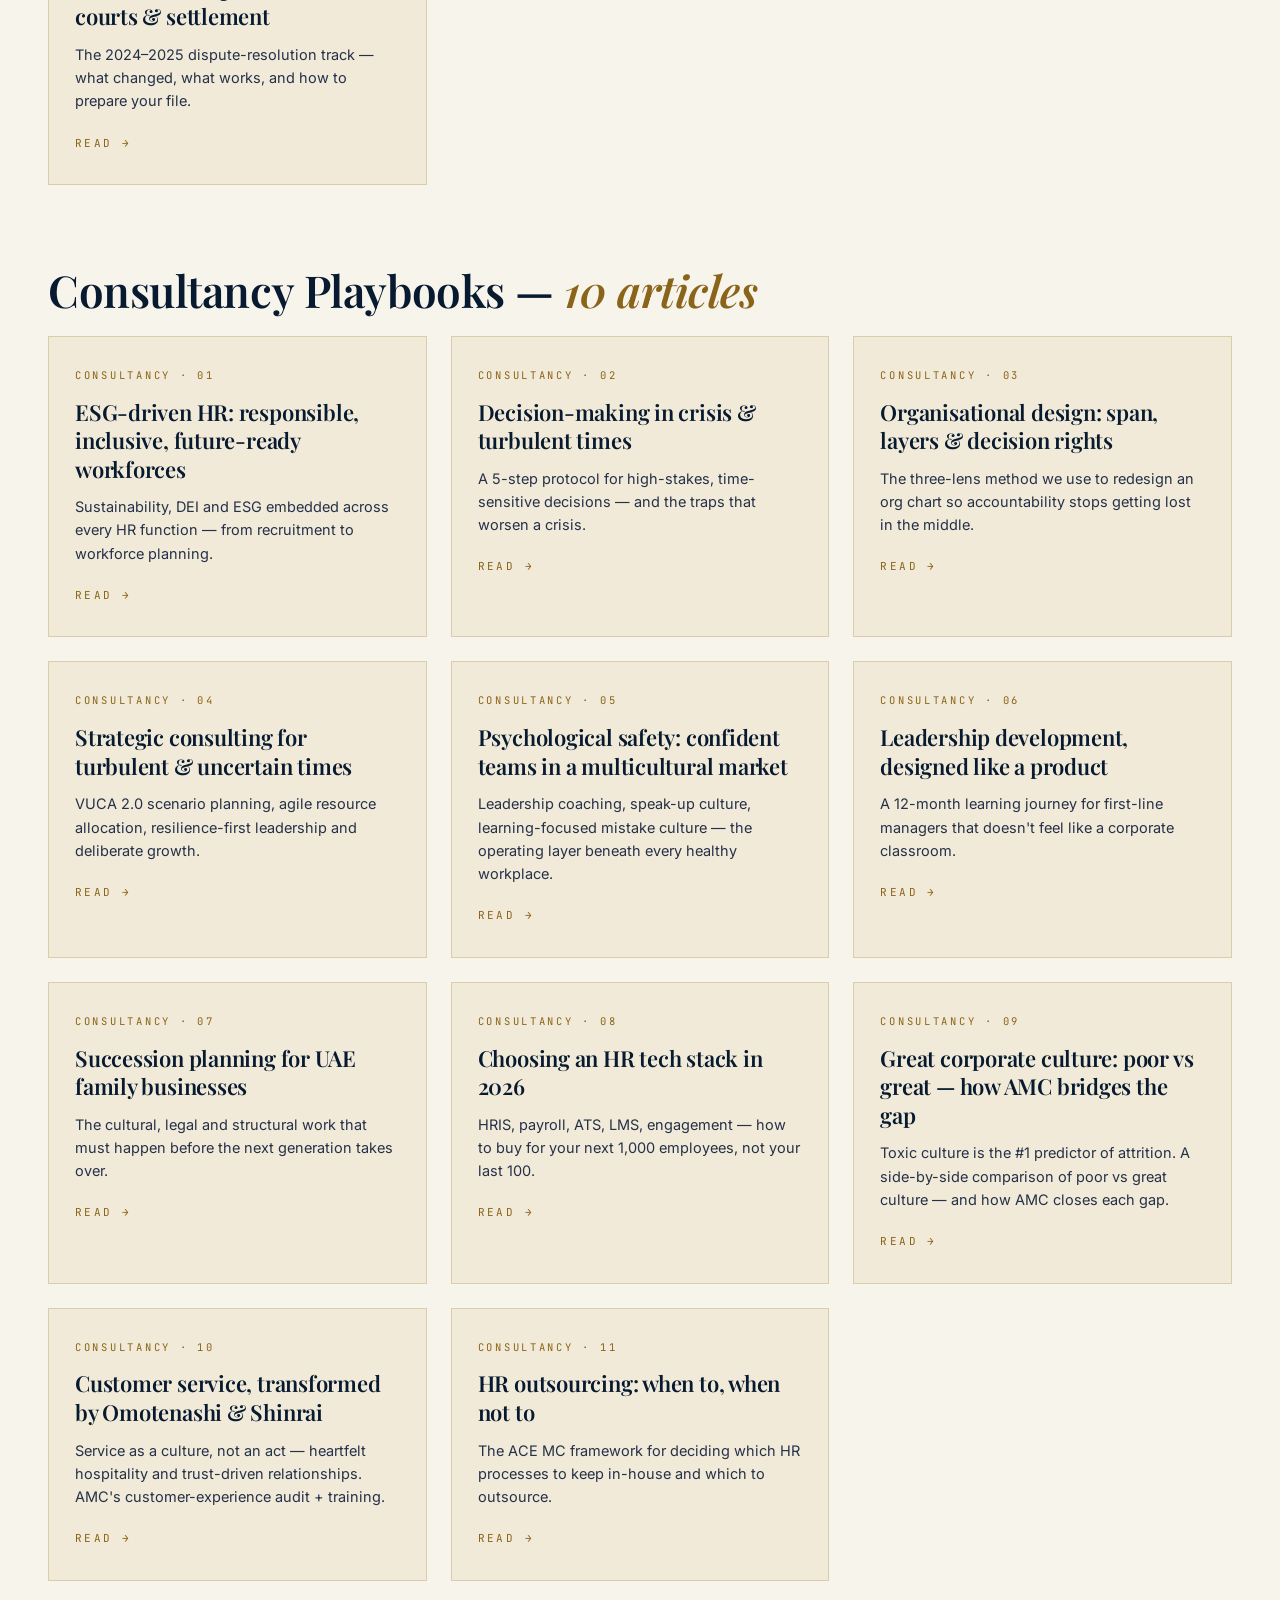
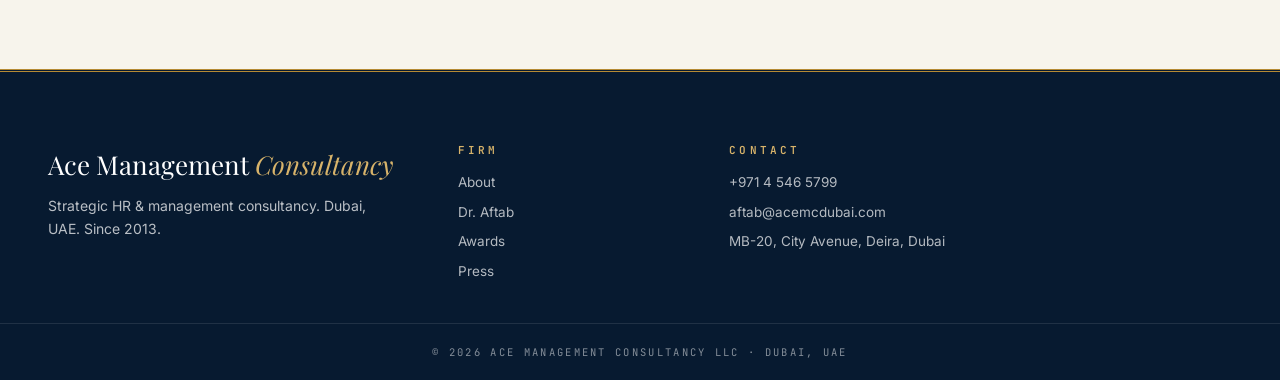
==== commit 5e64309f: "Add 'Hire with us' staffing page with AI draft engine: 5 UAE role presets + 4-question wizard (locat" ====
--- a/blog.html
+++ b/blog.html
@@ -31,6 +31,7 @@
         <li><a href="index.html#awards">Awards</a></li>
         <li><a href="index.html#press">Press</a></li>
         <li><a href="blog.html" style="color:#fff;border-bottom:1px solid var(--gold-light)">Insights</a></li>
+        <li><a href="staffing.html">Hire with us</a></li>
         <li><a href="index.html#contact">Contact</a></li>
       </ul>
     </nav>
--- a/styles.css
+++ b/styles.css
@@ -456,3 +456,141 @@
 @media (max-width:760px){.hero-tx{padding:56px 20px 56px}.section{padding:60px 0}}
 .explore{padding:78px 0}
 .section-head{margin-bottom:44px}
+
+/* ===== Article inline figures ===== */
+.article-body figure{margin:30px 0;padding:0}
+.article-body figure img{width:100%;height:auto;display:block;border:1px solid var(--rule);box-shadow:var(--shadow-sm);filter:saturate(.95)}
+.article-body figure figcaption{margin-top:10px;font-family:'JetBrains Mono',monospace;font-size:10.5px;letter-spacing:.18em;text-transform:uppercase;color:var(--gold-deep);text-align:center;line-height:1.6}
+.article-body figure.side-by-side{display:grid;grid-template-columns:1fr 1fr;gap:14px}
+.article-body figure.side-by-side img{margin:0}
+.article-body figure.wide-img img{aspect-ratio:16/9;object-fit:cover}
+
+/* ===== Monogram replacements for portrait (no stock photo) ===== */
+/* Tata-Elxsi feature tile variant */
+.te-card.te-monogram{background:linear-gradient(135deg,#0e2a47 0%,#071a30 100%)}
+.te-card.te-monogram::after{background:linear-gradient(180deg,rgba(14,42,71,.25) 0%,rgba(7,26,48,.82) 100%)}
+.mono-stage{position:absolute;inset:0;display:flex;flex-direction:column;align-items:center;justify-content:center;gap:14px;padding:60px 24px;z-index:2}
+.mono-stage::before{content:"";position:absolute;left:18px;right:18px;top:18px;bottom:18px;border:1px solid rgba(215,179,106,.28);pointer-events:none}
+.mono-logo{width:110px;height:110px;filter:drop-shadow(0 8px 24px rgba(0,0,0,.4))}
+.mono-name{font-family:'Playfair Display',serif;font-size:clamp(26px,2.6vw,36px);color:#fff;text-align:center;line-height:1.05;margin-top:6px;text-shadow:0 2px 14px rgba(0,0,0,.5)}
+.mono-name em{color:var(--gold-light);font-style:italic}
+.mono-caption{font-family:'JetBrains Mono',monospace;font-size:10.5px;letter-spacing:.24em;text-transform:uppercase;color:var(--gold-light);text-align:center}
+
+/* Leadership section monogram panel */
+.lp-monogram{aspect-ratio:4/5;background:linear-gradient(135deg,#0e2a47 0%,#071a30 100%);display:grid;place-items:center;padding:0;position:relative;overflow:hidden}
+.lp-monogram::before{content:"";position:absolute;left:22px;right:22px;top:22px;bottom:22px;border:1px solid rgba(215,179,106,.3);pointer-events:none}
+.lp-monogram::after{content:"";position:absolute;left:34px;right:34px;top:34px;bottom:34px;border:1px solid rgba(215,179,106,.15);pointer-events:none}
+.lp-mono-inner{text-align:center;padding:30px;position:relative;z-index:2}
+.lp-mono-logo{width:110px;height:110px;margin:0 auto 18px;filter:drop-shadow(0 8px 24px rgba(0,0,0,.45))}
+.lp-mono-initials{font-family:'Playfair Display',serif;font-size:74px;line-height:1;color:var(--gold-light);letter-spacing:.04em;margin-bottom:12px;text-shadow:0 2px 16px rgba(0,0,0,.45)}
+.lp-mono-label{font-family:'JetBrains Mono',monospace;font-size:10.5px;letter-spacing:.28em;text-transform:uppercase;color:var(--gold-light);margin-bottom:8px}
+.lp-mono-firm{font-family:'Playfair Display',serif;font-style:italic;font-size:16px;color:#fff}
+
+/* Flyer leader tile monogram */
+.leader-mono{display:grid;place-items:center;background:linear-gradient(135deg,#071a30 0%, #030d1c 100%);padding:4mm;text-align:center;position:relative}
+.leader-mono::before{content:"";position:absolute;left:2mm;right:2mm;top:2mm;bottom:2mm;border:0.3mm solid rgba(215,179,106,.35);pointer-events:none}
+.leader-mono-logo{width:16mm;height:16mm;margin-bottom:2mm}
+.leader-mono-initials{font-family:'Playfair Display',serif;font-size:18pt;color:var(--gold-light);line-height:1;letter-spacing:.05em}
+.leader-mono-label{font-family:'JetBrains Mono',monospace;font-size:6pt;letter-spacing:.2em;text-transform:uppercase;color:var(--gold-light);margin-top:2mm}
+
+/* ===== Download / Share gate — inline CTA ===== */
+.dl-gate-row{max-width:780px;margin:22px auto 0;padding:0 28px;display:flex;justify-content:flex-end;align-items:center}
+.dl-gate{display:inline-flex;align-items:center;gap:10px;background:transparent;color:var(--gold-deep);padding:8px 14px;font-family:'JetBrains Mono',monospace;font-size:10.5px;letter-spacing:.22em;text-transform:uppercase;border:1px solid var(--rule);cursor:pointer;transition:all .25s ease;text-decoration:none;line-height:1}
+.dl-gate:hover{background:var(--gold);color:#fff;border-color:var(--gold-deep)}
+.dl-gate svg{width:13px;height:13px;fill:none;stroke:currentColor;stroke-width:2}
+.dl-gate-note{display:none}
+@media (max-width:600px){.dl-gate-row{justify-content:stretch}.dl-gate{width:100%;justify-content:center}}
+
+/* ===== Download-gate modal ===== */
+#dl-gate-modal{position:fixed;inset:0;z-index:120;display:none;align-items:center;justify-content:center;padding:20px}
+#dl-gate-modal.open{display:flex}
+.dlg-backdrop{position:absolute;inset:0;background:rgba(7,18,32,.72);backdrop-filter:blur(4px);animation:dlgFade .25s ease}
+@keyframes dlgFade{from{opacity:0}to{opacity:1}}
+.dlg-card{position:relative;background:var(--paper);max-width:560px;width:100%;max-height:92vh;overflow:auto;padding:36px 34px 28px;border:1px solid var(--rule);border-top:4px solid var(--gold);box-shadow:0 40px 80px -20px rgba(0,0,0,.4);animation:dlgRise .3s cubic-bezier(.2,.8,.2,1)}
+@keyframes dlgRise{from{opacity:0;transform:translateY(18px)}to{opacity:1;transform:translateY(0)}}
+.dlg-close{position:absolute;top:12px;right:12px;background:none;border:none;font-size:26px;color:var(--ink-soft);cursor:pointer;width:36px;height:36px;line-height:1;display:grid;place-items:center;border-radius:50%}
+.dlg-close:hover{background:var(--cream);color:var(--navy-deep)}
+.dlg-kicker{font-family:'JetBrains Mono',monospace;font-size:10.5px;letter-spacing:.3em;text-transform:uppercase;color:var(--gold-deep);margin-bottom:12px}
+.dlg-title{font-size:clamp(26px,3.2vw,34px);margin:0 0 10px;color:var(--navy-deep)}
+.dlg-title em{color:var(--gold-deep);font-style:italic}
+.dlg-lede{font-size:14.5px;color:var(--ink-soft);margin:0 0 22px;line-height:1.55}
+.dlg-lede strong{color:var(--navy-deep);font-weight:600}
+.dlg-form{display:grid;gap:14px}
+.dlg-form label{display:block;font-family:'JetBrains Mono',monospace;font-size:10px;letter-spacing:.22em;text-transform:uppercase;color:var(--gold-deep)}
+.dlg-form input[type=text],.dlg-form input[type=email],.dlg-form input[type=tel],.dlg-form select{width:100%;margin-top:6px;padding:12px 14px;background:#fff;border:1px solid var(--rule);color:var(--ink);font-family:'Inter',sans-serif;font-size:14px;letter-spacing:0;text-transform:none}
+.dlg-form input:focus,.dlg-form select:focus{outline:none;border-color:var(--gold);box-shadow:0 0 0 3px rgba(181,138,52,.18)}
+.dlg-row{display:grid;grid-template-columns:1fr 1fr;gap:14px}
+@media (max-width:500px){.dlg-row{grid-template-columns:1fr}}
+.dlg-check{display:flex;align-items:flex-start;gap:10px;font-family:'Inter',sans-serif;font-size:12.5px;letter-spacing:0;text-transform:none;color:var(--ink-soft);line-height:1.5}
+.dlg-check input{margin-top:3px;accent-color:var(--gold-deep)}
+.dlg-submit{display:inline-flex;align-items:center;justify-content:center;gap:14px;background:var(--navy);color:#f8e9bc;padding:15px 24px;font-family:'JetBrains Mono',monospace;font-size:11px;letter-spacing:.24em;text-transform:uppercase;border:1px solid var(--gold);cursor:pointer;transition:all .25s ease;margin-top:4px}
+.dlg-submit:hover:not(:disabled){background:var(--gold);color:#fff}
+.dlg-submit:disabled{opacity:.6;cursor:default}
+.dlg-submit svg{width:16px;height:16px;fill:currentColor;transition:transform .25s}
+.dlg-submit:hover:not(:disabled) svg{transform:translateX(6px)}
+.dlg-status{font-family:'JetBrains Mono',monospace;font-size:10.5px;letter-spacing:.12em;color:var(--gold-deep);text-align:center;min-height:14px;margin-top:4px;line-height:1.5}
+
+/* ===== Hire with AMC page ===== */
+.hire-hero{padding:70px 28px 40px;background:linear-gradient(180deg,#fbf8f0 0%,#f1ead8 100%);border-bottom:1px solid var(--rule);text-align:center}
+.hire-hero .section-title{max-width:900px;margin:0 auto 16px}
+.hire-hero .section-lede{margin:0 auto;max-width:680px}
+.hire-shell{background:var(--paper)}
+.hire-form{max-width:920px;margin:0 auto;display:grid;gap:28px}
+.hire-form .field{display:block}
+.hire-form .field-label{display:block;font-family:'JetBrains Mono',monospace;font-size:11px;letter-spacing:.26em;text-transform:uppercase;color:var(--gold-deep);margin-bottom:12px}
+.hire-form .field-hint{color:var(--ink-soft);letter-spacing:.14em;text-transform:none;font-size:10.5px}
+.hire-form label{display:block;font-family:'JetBrains Mono',monospace;font-size:10.5px;letter-spacing:.22em;text-transform:uppercase;color:var(--gold-deep)}
+.hire-form input[type=text],.hire-form input[type=email],.hire-form input[type=tel],.hire-form select,.hire-form textarea{width:100%;margin-top:6px;padding:12px 14px;background:#fff;border:1px solid var(--rule);color:var(--ink);font-family:'Inter',sans-serif;font-size:14.5px;letter-spacing:0;text-transform:none;line-height:1.55}
+.hire-form input:focus,.hire-form select:focus,.hire-form textarea:focus{outline:none;border-color:var(--gold);box-shadow:0 0 0 3px rgba(181,138,52,.18)}
+.hire-form textarea{min-height:220px;resize:vertical;font-family:'Inter',sans-serif;line-height:1.7;background:#fcf9f0}
+
+/* Chip row */
+.chip-row{display:flex;flex-wrap:wrap;gap:10px}
+.chip{background:var(--cream);border:1px solid var(--rule);color:var(--navy-deep);padding:10px 18px;font-family:'Inter',sans-serif;font-weight:500;font-size:14px;letter-spacing:0;text-transform:none;cursor:pointer;transition:all .2s;border-radius:30px;line-height:1}
+.chip:hover{background:#fff;border-color:var(--gold)}
+.chip.active{background:var(--navy);color:var(--gold-light);border-color:var(--navy-deep)}
+.chip-custom{background:transparent;border:1px dashed var(--rule);color:var(--ink-soft)}
+
+/* Brief box + meta */
+.brief-wrap{position:relative}
+.brief-meta{position:absolute;right:12px;bottom:10px;display:flex;gap:14px;font-family:'JetBrains Mono',monospace;font-size:10px;letter-spacing:.1em;color:var(--gold-deep);pointer-events:none}
+.ai-badge{background:var(--gold);color:#fff;padding:3px 8px;letter-spacing:.14em;text-transform:uppercase}
+.brief-actions{display:flex;gap:10px;margin-top:14px;align-items:center;flex-wrap:wrap}
+.btn-ai{display:inline-flex;align-items:center;gap:10px;background:linear-gradient(135deg,var(--gold) 0%, var(--gold-deep) 100%);color:#fff;padding:13px 22px;font-family:'Inter',sans-serif;font-weight:600;font-size:14px;letter-spacing:0;text-transform:none;border:none;cursor:pointer;transition:all .25s ease;box-shadow:0 8px 22px -8px rgba(181,138,52,.55)}
+.btn-ai:hover:not(:disabled){transform:translateY(-1px);box-shadow:0 14px 28px -10px rgba(181,138,52,.6)}
+.btn-ai:disabled{opacity:.45;cursor:default;box-shadow:none}
+.btn-ai .ai-spark{font-size:18px;line-height:1}
+.btn-ghost-sm{background:transparent;border:1px solid var(--rule);color:var(--ink-soft);padding:11px 18px;font-family:'JetBrains Mono',monospace;font-size:10.5px;letter-spacing:.22em;text-transform:uppercase;cursor:pointer;transition:all .2s}
+.btn-ghost-sm:hover{border-color:var(--navy);color:var(--navy-deep)}
+
+/* Contact grid */
+.field-grid{display:grid;grid-template-columns:1fr 1fr;gap:18px}
+@media (max-width:600px){.field-grid{grid-template-columns:1fr}}
+
+.submit-row{display:flex;gap:20px;align-items:center;flex-wrap:wrap;padding-top:12px;border-top:1px solid var(--rule)}
+.submit-status{font-family:'JetBrains Mono',monospace;font-size:11px;letter-spacing:.12em;color:var(--gold-deep)}
+
+/* ===== AI Wizard modal ===== */
+.wiz{position:fixed;inset:0;z-index:120;display:none;align-items:center;justify-content:center;padding:20px}
+.wiz.open{display:flex}
+.wiz-backdrop{position:absolute;inset:0;background:rgba(7,18,32,.72);backdrop-filter:blur(4px)}
+.wiz-card{position:relative;background:var(--paper);max-width:560px;width:100%;padding:38px 36px 28px;border:1px solid var(--rule);border-top:4px solid var(--gold);box-shadow:0 40px 80px -20px rgba(0,0,0,.4);animation:dlgRise .3s cubic-bezier(.2,.8,.2,1)}
+.wiz-close{position:absolute;top:12px;right:12px;background:none;border:none;font-size:26px;color:var(--ink-soft);cursor:pointer;width:36px;height:36px;line-height:1;display:grid;place-items:center;border-radius:50%}
+.wiz-close:hover{background:var(--cream);color:var(--navy-deep)}
+.wiz-kicker{font-family:'JetBrains Mono',monospace;font-size:10.5px;letter-spacing:.3em;text-transform:uppercase;color:var(--gold-deep);margin-bottom:12px}
+.wiz-title{font-size:clamp(24px,3vw,32px);margin:0 0 18px;color:var(--navy-deep)}
+.wiz-title em{color:var(--gold-deep);font-style:italic}
+.wiz-progress{display:flex;gap:6px;margin-bottom:26px}
+.wiz-dot{flex:1;height:3px;background:var(--rule);transition:background .25s}
+.wiz-dot.active{background:var(--gold)}
+.wiz-step{display:block}
+.wiz-step[hidden]{display:none}
+.wiz-step label{display:block;font-family:'JetBrains Mono',monospace;font-size:11px;letter-spacing:.22em;text-transform:uppercase;color:var(--gold-deep);margin-bottom:14px}
+.wiz-choices{display:grid;grid-template-columns:1fr 1fr;gap:10px}
+@media (max-width:500px){.wiz-choices{grid-template-columns:1fr}}
+.wiz-choice{background:var(--cream);border:1px solid var(--rule);color:var(--navy-deep);padding:14px 16px;font-family:'Inter',sans-serif;font-weight:500;font-size:14.5px;text-align:left;cursor:pointer;transition:all .2s}
+.wiz-choice:hover{background:var(--navy);color:var(--gold-light);border-color:var(--navy-deep);transform:translateX(2px)}
+.wiz-foot{display:flex;justify-content:space-between;align-items:center;margin-top:20px;padding-top:16px;border-top:1px solid var(--rule)}
+.wiz-back{background:none;border:none;color:var(--ink-soft);font-family:'JetBrains Mono',monospace;font-size:11px;letter-spacing:.18em;text-transform:uppercase;cursor:pointer}
+.wiz-back:hover{color:var(--navy-deep)}
+.wiz-hint{font-family:'JetBrains Mono',monospace;font-size:10.5px;letter-spacing:.14em;color:var(--gold-deep);margin-left:auto}
